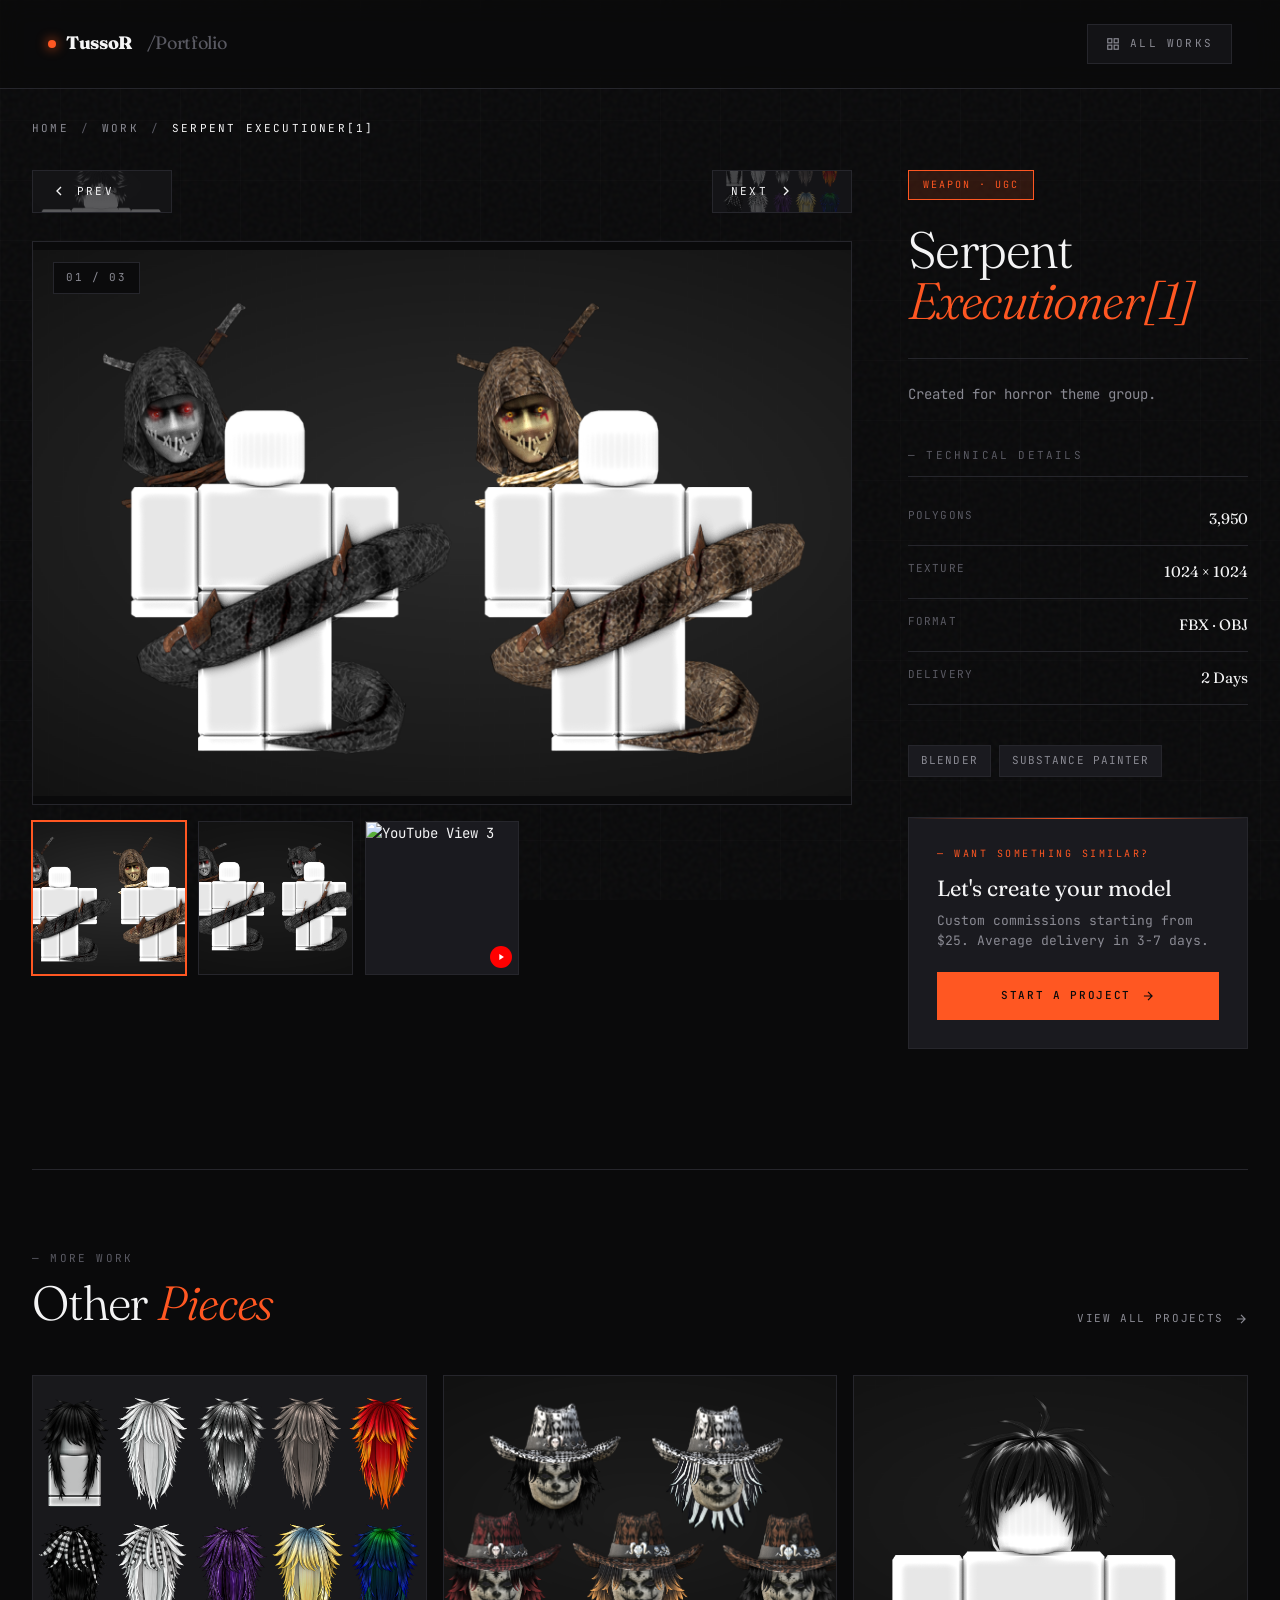
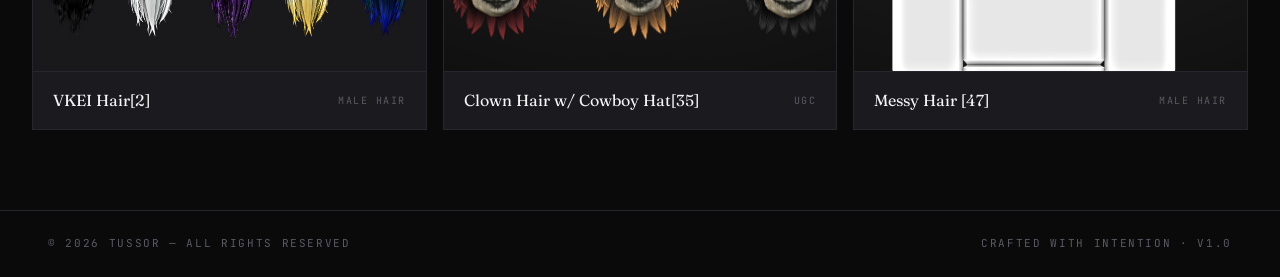
==== project.html @ ca2fde45 "v.1.1.9" ====
<!DOCTYPE html>
<html lang="en">
<head>
<meta charset="UTF-8" />
<meta name="viewport" content="width=device-width, initial-scale=1.0" />
<title>Project — TussoR Portfolio</title>
<link rel="preconnect" href="https://fonts.googleapis.com">
<link rel="preconnect" href="https://fonts.gstatic.com" crossorigin>
<link href="https://fonts.googleapis.com/css2?family=Fraunces:opsz,wght@9..144,300;9..144,400;9..144,600;9..144,800&family=JetBrains+Mono:wght@400;500&display=swap" rel="stylesheet">
<link rel="stylesheet" href="project.css">
</head>
<body>

<div class="grid-bg"></div>

<nav>
  <div class="nav-inner">
    <a href="index.html" class="logo">
      <span class="logo-dot"></span>
      TussoR<span style="color: var(--text-mute); font-weight: 400; margin-left: 4px;">/Portfolio</span>
    </a>
    <a href="index.html#work" class="back-btn" title="All Works">
      <svg width="14" height="14" viewBox="0 0 24 24" fill="none" stroke="currentColor" stroke-width="2">
        <rect x="3" y="3" width="7" height="7"/>
        <rect x="14" y="3" width="7" height="7"/>
        <rect x="3" y="14" width="7" height="7"/>
        <rect x="14" y="14" width="7" height="7"/>
      </svg>
      All Works
    </a>
  </div>
</nav>

<main>

  <div class="breadcrumb">
    <a href="index.html">Home</a>
    <span>/</span>
    <a href="index.html#work">Work</a>
    <span>/</span>
    <span class="breadcrumb-current" id="breadcrumbName">Loading...</span>
  </div>

  <div class="project">

    <div class="gallery">

      <div class="gallery-nav">
        <a href="#" class="project-nav-btn project-nav-prev" id="prevProjectBtn" title="Previous project">
          <svg width="16" height="16" viewBox="0 0 24 24" fill="none" stroke="currentColor" stroke-width="2">
            <path d="M15 18l-6-6 6-6"/>
          </svg>
          <span class="project-nav-label">Prev</span>
        </a>
        <a href="#" class="project-nav-btn project-nav-next" id="nextProjectBtn" title="Next project">
          <span class="project-nav-label">Next</span>
          <svg width="16" height="16" viewBox="0 0 24 24" fill="none" stroke="currentColor" stroke-width="2">
            <path d="M9 18l6-6-6-6"/>
          </svg>
        </a>
      </div>

      <div class="main-image" id="mainImage">
        <div class="img-counter" id="imgCounter">01 / 05</div>
        <img id="mainImg" src="" alt=""
             onerror="this.style.display='none'; document.getElementById('mainPlaceholder').style.display='flex';">
        <video id="mainVideo" autoplay loop muted playsinline style="display:none; width:100%; height:100%; object-fit:cover;">
          <source src="" type="video/mp4">
        </video>
        <iframe id="mainYoutube" src="" style="display:none; width:100%; height:100%; border:0;" allow="autoplay; encrypted-media; picture-in-picture" allowfullscreen></iframe>
        <div class="video-badge" id="videoBadge" style="display:none;">
          <svg width="12" height="12" viewBox="0 0 24 24" fill="currentColor">
            <path d="M8 5v14l11-7z"/>
          </svg>
          <span id="videoBadgeText">Video</span>
        </div>
        <div class="placeholder" id="mainPlaceholder">
          <svg viewBox="0 0 100 100" fill="none" stroke-width="0.8">
            <path d="M50 10 L90 30 L90 70 L50 90 L10 70 L10 30 Z"/>
            <path d="M50 10 L50 90 M10 30 L90 70 M90 30 L10 70"/>
            <circle cx="50" cy="50" r="8" fill="currentColor" fill-opacity="0.3"/>
          </svg>
          <div class="label" id="placeholderLabel"></div>
        </div>
        </div>

      <div class="thumbs" id="thumbs"></div>

    </div>

    <aside class="info-panel">
      <div id="forSaleBlock" style="display:none;">
        <div class="sale-banner">
          <div class="sale-banner-glow"></div>
          <div class="sale-banner-content">
            <div class="sale-tag">
              <span class="sale-tag-dot"></span>
              For Sale
            </div>
            <div class="sale-price" id="salePrice">—</div>
          </div>
          <a href="index.html#contact" class="buy-now-btn" id="buyNowBtn">
            <svg width="16" height="16" viewBox="0 0 24 24" fill="none" stroke="currentColor" stroke-width="2">
              <path d="M3 3h2l.4 2M7 13h10l4-8H5.4M7 13L5.4 5M7 13l-2.3 2.3a1 1 0 0 0 .7 1.7H17"/>
              <circle cx="9" cy="20" r="1"/>
              <circle cx="18" cy="20" r="1"/>
            </svg>
            Buy This Model
          </a>
        </div>
      </div>

      <!-- Roblox available block (only shows if project.robloxUrl exists) -->
      <div id="robloxAvailableBlock" style="display:none;">
        <a href="#" target="_blank" rel="noopener" class="roblox-available-btn" id="robloxAvailableBtn">
          <div class="roblox-btn-icon">
            <svg width="20" height="20" viewBox="0 0 24 24" fill="currentColor">
              <path d="M3.6 2.1L2.1 20.4l18.3 1.5L21.9 3.6 3.6 2.1zm10.86 14.27l-5.46-1.4 1.4-5.46 5.46 1.4-1.4 5.46z"/>
            </svg>
          </div>
          <div class="roblox-btn-text">
            <div class="roblox-btn-label">Already on Roblox</div>
            <div class="roblox-btn-action">Available on Roblox →</div>
          </div>
        </a>
      </div>

      <span class="project-tag" id="projectTag"></span>
      <h1 class="project-title" id="projectTitle">Loading...</h1>
      <div class="project-desc" id="projectDesc"></div>
      <div class="specs">
        <div class="specs-title">— Technical Details</div>
        <div class="spec-row"><span class="spec-label">Polygons</span><span class="spec-value" id="specPolygons">—</span></div>
        <div class="spec-row"><span class="spec-label">Texture</span><span class="spec-value" id="specTexture">—</span></div>
        <div class="spec-row"><span class="spec-label">Format</span><span class="spec-value" id="specFormat">—</span></div>
        <div class="spec-row"><span class="spec-label">Delivery</span><span class="spec-value" id="specDelivery">—</span></div>
      </div>
      <div class="tools-used" id="toolsUsed"></div>
      <div class="cta-block">
        <div class="cta-label">— Want Something Similar?</div>
        <div class="cta-title">Let's create your model</div>
        <div class="cta-desc">Custom commissions starting from $25. Average delivery in 3-7 days.</div>
        <a href="index.html#contact" class="btn">
          Start a Project
          <svg width="14" height="14" viewBox="0 0 24 24" fill="none" stroke="currentColor" stroke-width="2">
            <path d="M5 12h14M12 5l7 7-7 7"/>
          </svg>
        </a>
      </div>
    </aside>

  </div>

  <section class="related">
    <div class="related-header">
      <div>
        <div class="related-num">— More Work</div>
        <h2 class="related-title">Other <span class="italic">Pieces</span></h2>
      </div>
      <a href="index.html#work" class="view-all">
        View All Projects
        <svg width="14" height="14" viewBox="0 0 24 24" fill="none" stroke="currentColor" stroke-width="2">
          <path d="M5 12h14M12 5l7 7-7 7"/>
        </svg>
      </a>
    </div>
    <div class="related-grid" id="relatedGrid"></div>
  </section>

</main>

<footer>
  <div>© 2026 TussoR — All rights reserved</div>
  <div>Crafted with intention · v1.0</div>
</footer>

<script>
  // ========================================
  // ⚠️ ÖNEMLİ: Bu liste, index.html'deki listenin TAM AYNISI olmalı!
  // ========================================
  //
  // Yeni proje eklediğinizde:
  // 1. index.html'deki "projects" listesine ekleyin
  // 2. Bu dosyadaki (project.html) "projects" listesine de AYNISINI ekleyin
  //
  // İki dosya senkron olmazsa detay sayfası yanlış proje gösterir.
  // ========================================

  const projects = [
    
      {
        name: "Serpent Executioner[1]",
        categoryKey: "ugc",
        categoryLabel: "Weapon · UGC",
        image: "renders/1.png",
        size: "small",
        tag: "",
        description: "Created for horror theme group.",
        polygons: "3,950",
        texture: "1024 × 1024",
        format: "FBX · OBJ",
        delivery: "2 Days",
        tools: ["Blender", "Substance Painter"],
        extraImages: [
          "renders/2.png",
          "https://youtu.be/-7k_x9CzkKw"
        ]      
      },
      {
        name: "VKEI Hair[2]",
        categoryKey: "male-hair",
        categoryLabel: "Male Hair",
        image: "renders/image-f6b1af010f2be782.png",
        size: "small",
        tag: "",
        description: "Created for roblox group",
        polygons: "3,456",
        texture: "1024 × 1024",
        format: "FBX · OBJ",
        delivery: "1 Days",
        tools: ["Blender", "Substance Painter"],
        extraImages: [
        "renders/image-bbbd42c48ff55fa9.png",
        "renders/2026-03-18_18-24-14-e3ed03840e9186c1.mp4"
        ]    
      },
      {
        name: "Punky Hair[3]",
        categoryKey: "male-hair",
        categoryLabel: "Male Hair",
        image: "renders/image-bd2fc6091255927a.png",
        size: "small",
        tag: "",
        description: "Created for roblox group",
        polygons: "3,999",
        texture: "1024 × 1024",
        format: "FBX · OBJ",
        delivery: "1 Days",
        tools: ["Blender", "Substance Painter"],
        extraImages: [
        "renders/image-94b37a6dc1f17377.png",
        "renders/2026-03-14_17-58-39-6c514c4ffa82bdb6.mp4",
        ]    
      },    
      {
        name: "Messy Boy Hair[4]",
        categoryKey: "male-hair",
        categoryLabel: "Male Hair",
        image: "renders/image-c08e4930fe3f5c7e.png",
        size: "small",
        tag: "",
        description: "Created for roblox group.",
        polygons: "3,742",
        texture: "1024 × 1024",
        format: "FBX · OBJ",
        forSale: true,           // ← BU SATIRI EKLE
        price: "20.000 RBX // 80$",        // ← BU SATIRI EKLE (opsiyonel)
        delivery: "1 Days",
        tools: ["Blender", "Substance Painter"],
        extraImages: [
        "renders/12.gif",
        "renders/image-318ecabc57091c32.png",
        "renders/Screenshot_2026-03-13_135953-37ce376bfa081c57.png",
        "renders/2026-03-13_13-48-40-c659c507cb13f6a2.mp4"
        ]    
      },    
      {
        name: "Emo Hair[5]",
        categoryKey: "male-hair",
        categoryLabel: "Male Hair",
        image: "renders/image-f5d7302657d31529.png",
        size: "small",
        tag: "",
        description: "Created for roblox group.",
        polygons: "3,973",
        texture: "1024 × 1024",
        format: "FBX · OBJ",
        delivery: "1 Days",
        tools: ["Blender", "Substance Painter"],
        extraImages: [
        "renders/image-05595b8e166bc1b3.png",
        "renders/image-6b45e3e05ddc66fd.png"
        ]    
      },
      {
        name: "Vkei Hair[6]",
        categoryKey: "male-hair",
        categoryLabel: "Male Hair",
        image: "renders/image-4e5b91cba7062612.png",
        size: "small",
        tag: "",
        description: "Created for roblox group.",
        polygons: "3,993",
        texture: "1024 × 1024",
        format: "FBX · OBJ",
        delivery: "1 Days",
        tools: ["Blender", "Substance Painter"],
        extraImages: [
        "renders/cover-8385eeccf99ed66c.gif",
        "renders/image-253af8aebb75c253.png",
        "renders/2026-03-07_01-03-44-39a440429191f2ef.mp4"
        ]    
       },  
      {
        name: "Emo Hair[7]",
        categoryKey: "male-hair",
        categoryLabel: "Male Hair",
        image: "renders/image-b1eede11a43d6333.png",
        size: "small",
        tag: "",
        description: "Created for roblox group.",
        polygons: "3,993",
        texture: "1024 × 1024",
        format: "FBX · OBJ",
        delivery: "1 Days",
        tools: ["Blender", "Substance Painter"],
        extraImages: [
        "renders/image-a3abe74c5d506c44.gif",
        "renders/image-8593d410b248db8d.png",
        "renders/image-f7b42b961469237e.png",
        "renders/2026-02-25_21-22-33-73ff475750c0e95c.mp4"
        ]    
       },
      {
        name: "Vkei Hair[8]",
        categoryKey: "male-hair",
        categoryLabel: "Male Hair",
        image: "renders/Screenshot 2026-03-07 211723.png",
        size: "small",
        tag: "",
        description: "Created for roblox group.",
        polygons: "3,512",
        texture: "1024 × 1024",
        format: "FBX · OBJ",
        delivery: "1 Days",
        tools: ["Blender", "Substance Painter"],
        extraImages: [
        "renders/Screenshot 2026-03-07 211744.png",
        "renders/cover.gif",
        "renders/Screenshot 2026-03-07 212255.png"
        ]    
       },
      {
        name: "Long Vkei Hair[9]",
        categoryKey: "male-hair",
        categoryLabel: "Male Hair",
        image: "renders/Screenshot 2026-04-04 223719.png",
        size: "small",
        tag: "",
        description: "Created for roblox group.",
        polygons: "3,512",
        texture: "1024 × 1024",
        format: "FBX · OBJ",
        delivery: "1 Days",
        tools: ["Blender", "Substance Painter"],
        extraImages: [
        "renders/Screenshot 2026-04-04 223743.png",
        "renders/Screenshot 2026-04-04 224014.png",
        "renders/Screenshot 2026-04-04 231936.png"
        ]    
       }, 
      {
        name: "Punk Hair Style[10]",
        categoryKey: "male-hair",
        categoryLabel: "Male Hair",
        image: "renders/image3-75c5e0065796d53d.gif",
        size: "small",
        tag: "",
        description: "Created for roblox group.",
        polygons: "3,512",
        texture: "1024 × 1024",
        format: "FBX · OBJ",
        delivery: "1 Days",
        tools: ["Blender", "Substance Painter"],
        extraImages: [
        "renders/image-761c9918e4e183ad.png",
        "renders/image-90730382563936c3.png",
        "renders/Screenshot_2026-02-06_043120-30a0d9f3599d2724.png",
        "renders/2026-02-06_04-33-27-af7cb46ce666345c.mp4"
        ]    
       },
       {
        name: "Emo Hair Style[11]",
        categoryKey: "male-hair",
        categoryLabel: "Male Hair",
        image: "renders/image-070d73f4ac13ff61.png",
        size: "small",
        tag: "",
        description: "Created for roblox group.",
        polygons: "3,712",
        texture: "1024 × 1024",
        format: "FBX · OBJ",
        delivery: "1 Days",
        tools: ["Blender", "Substance Painter"],
        extraImages: [
        "renders/image-7ec76c19a146afec.png",
        "renders/image-8ae1f70a2a758933.gif"
        ]    
       },
       {
        name: "VKEI Hair Style[12]",
        categoryKey: "male-hair",
        categoryLabel: "Male Hair",
        image: "renders/image-3c6c8b33f7ee3aaf.png",
        size: "small",
        tag: "",
        description: "Created for roblox group.",
        polygons: "3,982",
        texture: "1024 × 1024",
        format: "FBX · OBJ",
        delivery: "1 Days",
        tools: ["Blender", "Substance Painter"],
        extraImages: [
        "renders/thumbnail-c2bd81b507372ae6.gif",
        "renders/2026-02-18_14-12-20-7c4e33a3212b9906.mp4"
        ]    
       }, 
      {
        name: "Emo Hair Style[13]",
        categoryKey: "male-hair",
        categoryLabel: "Male Hair",
        image: "renders/image2-45807f1f64e60263.gif",
        size: "small",
        tag: "",
        description: "Created for roblox group.",
        polygons: "3,712",
        texture: "1024 × 1024",
        format: "FBX · OBJ",
        delivery: "1 Days",
        tools: ["Blender", "Substance Painter"],
        extraImages: [
        "renders/image-7acd85d393135bf7.png",
        "renders/image-7bc8f6ae07133d72.png",
        "renders/2026-02-12_18-39-42-3575ab810fc2089b.mp4"
        ]    
       },     
      {
        name: "VKEI Hair Style[14]",
        categoryKey: "male-hair",
        categoryLabel: "Male Hair",
        image: "renders/image2-9407536a54f0122a.gif",
        size: "small",
        tag: "",
        description: "Created for roblox group.",
        polygons: "3,712",
        texture: "1024 × 1024",
        format: "FBX · OBJ",
        delivery: "1 Days",
        tools: ["Blender", "Substance Painter"],
        extraImages: [
        "renders/image-48f09f50ce25bc78.png",
        "renders/Screenshot_2026-02-08_102000-29e11a1485c1969a.png"
        ]    
       }, 
      {
        name: "VKEI Hair Style[15]",
        categoryKey: "male-hair",
        categoryLabel: "Male Hair",
        image: "renders/image-ad31e3faa716a93d.png",
        size: "small",
        tag: "",
        description: "Created for roblox group.",
        polygons: "3,712",
        texture: "1024 × 1024",
        format: "FBX · OBJ",
        delivery: "1 Days",
        tools: ["Blender", "Substance Painter"],
        extraImages: [
        "renders/image-0f8e9786b57b3e4e.png",
        "renders/2026-02-04_07-27-48-8678178695bd1d46.mp4"
        ]    
       }, 
      {
        name: "VKEI Hair Style[16]",
        categoryKey: "male-hair",
        categoryLabel: "Male Hair",
        image: "renders/image2-72269328e33c968c.gif",
        size: "small",
        tag: "",
        description: "Created for roblox group.",
        polygons: "3,712",
        texture: "1024 × 1024",
        format: "FBX · OBJ",
        delivery: "1 Days",
        tools: ["Blender", "Substance Painter"],
        extraImages: [
        "renders/image-3a2d2e5353d1f2d2.png",
        "renders/Screenshot_2026-01-31_214943-bd9c84c1913eb340.png",
        "renders/2026-01-31_22-33-10-96fd5fe8ddcd1cc0.mp4"
        ]    
       },  
      {
        name: "VKEI Hair Style[17]",
        categoryKey: "male-hair",
        categoryLabel: "Male Hair",
        image: "renders/image-35f36b3ad79a78e6.gif",
        size: "small",
        tag: "",
        description: "Created for roblox group.",
        polygons: "3,712",
        texture: "1024 × 1024",
        format: "FBX · OBJ",
        delivery: "1 Days",
        tools: ["Blender", "Substance Painter"],
        extraImages: [
        "renders/image-7b0c786c7266dc48.png",
        "renders/Screenshot_2026-01-26_200357-e32ae568c54a8b5c.png"
        ]    
       }, 
      {
        name: "VKEI Hair Style[18]",
        categoryKey: "male-hair",
        categoryLabel: "Male Hair",
        image: "renders/image-06821adef0f6e0bb.gif",
        size: "small",
        tag: "",
        description: "Created for roblox group.",
        polygons: "3,712",
        texture: "1024 × 1024",
        format: "FBX · OBJ",
        delivery: "1 Days",
        tools: ["Blender", "Substance Painter"],
        extraImages: [
        "renders/image-5bf9d83b85e0f2bb.png",
        "renders/image-4d178239ecf843ce.png",
        "renders/Screenshot_2026-01-12_021100-2c2f6d2be82f2c1e.png"
        ]    
       }, 
      {
        name: "VKEI Hair Style[19]",
        categoryKey: "male-hair",
        categoryLabel: "Male Hair",
        image: "renders/gif-6b8ded64f9171172.gif",
        size: "small",
        tag: "",
        description: "Created for roblox group.",
        polygons: "3,712",
        texture: "1024 × 1024",
        format: "FBX · OBJ",
        delivery: "1 Days",
        tools: ["Blender", "Substance Painter"],
        extraImages: [
        "renders/image-445bf6d3f06084b6.png",
        "renders/image-eb947529378541e0.png",
        "renders/Screenshot_2026-01-07_134156-3dfb80e18be57bed.png"
        ]    
       }, 
      {
        name: "Long Girl Hair[20]",
        categoryKey: "girl-hair",
        categoryLabel: "Girl Hair",
        image: "renders/Screenshot 2026-03-02 174413.png",
        size: "small",
        tag: "",
        description: "Created for roblox group.",
        polygons: "3,993",
        texture: "1024 × 1024",
        format: "FBX · OBJ",
        delivery: "1 Days",
        tools: ["Blender", "Substance Painter"],
        extraImages: [
        "renders/Screenshot 2026-03-02 174436.png",
        "renders/Screenshot 2026-03-02 174727.png",
        "renders/Screenshot 2026-03-02 195751.png",
        "renders/Screenshot 2026-03-02 211854.png"
        ]    
       },
      {
        name: "Curly Girl Hair[21]",
        categoryKey: "girl-hair",
        categoryLabel: "Girl Hair",
        image: "renders/Screenshot 2026-03-02 182858.png",
        size: "small",
        tag: "",
        description: "Created for roblox group.",
        polygons: "3,972",
        texture: "1024 × 1024",
        format: "FBX · OBJ",
        delivery: "1 Days",
        tools: ["Blender", "Substance Painter"],
        extraImages: [
        "renders/Screenshot 2026-03-02 182805.png",
        "renders/Screenshot 2026-03-02 212226.png",
        "renders/Screenshot 2026-03-02 212217.png",
        "renders/Screenshot 2026-03-02 195812.png"
        ]    
       },
       {
        name: "VKEI Hair Style[22]",
        categoryKey: "male-hair",
        categoryLabel: "Male Hair",
        image: "renders/image-a621a67a68c87e07.png",
        size: "small",
        tag: "",
        description: "Created for roblox group.",
        polygons: "3,999",
        texture: "1024 × 1024",
        format: "FBX · OBJ",
        forSale: true,           // ← BU SATIRI EKLE
        price: "20.000 RBX // 80$",        // ← BU SATIRI EKLE (opsiyonel)
        delivery: "1 Days",
        tools: ["Blender", "Substance Painter"],
        extraImages: [
         "renders/image-34c46ea35137be2d.png",
         "renders/2025-11-28_12-06-28-c1fe1ecedf77e3d9.mp4"
        ]    
       },
        {
        name: "Girl Hair[23]",
        categoryKey: "girl-hair",
        categoryLabel: "Girl Hair",
        image: "renders/image-61a4f20bf8d7fb42.png",
        size: "small",
        tag: "",
        description: "Created for roblox group.",
        polygons: "3,782",
        texture: "1024 × 1024",
        format: "FBX · OBJ",
        delivery: "1 Days",
        tools: ["Blender", "Substance Painter"],
        extraImages: [
        "renders/hair1-81e5ff9dad14613e.gif",
        "renders/image-f21340469e300179.png",
        "renders/Screenshot_2026-03-02_195751-c23bd7716f86d690.png"
        ]    
       }, 
        {
        name: "Girl Hair[24]",
        categoryKey: "girl-hair",
        categoryLabel: "Girl Hair",
        image: "renders/image-1b8c0c8213621484.gif",
        size: "small",
        tag: "",
        description: "Created for roblox group.",
        polygons: "3,722",
        texture: "1024 × 1024",
        format: "FBX · OBJ",
        delivery: "1 Days",
        tools: ["Blender", "Substance Painter"],
        extraImages: [
        "renders/image-7564ca705bd0dc8e.png"
        ]    
       }, 
         {
        name: "Girl Hair[25]",
        categoryKey: "girl-hair",
        categoryLabel: "Girl Hair",
        image: "renders/image2-997b61c4b4d6c3e8.gif",
        size: "small",
        tag: "",
        description: "Created for roblox group.",
        polygons: "3,989",
        texture: "1024 × 1024",
        format: "FBX · OBJ",
        delivery: "1 Days",
        tools: ["Blender", "Substance Painter"],
        extraImages: [
        "renders/image-a7ab8b4d098306e9.png",
        "renders/Screenshot_2026-02-02_092906-fc156a7635df9bfd.png"
        ]    
       }, 
        {
        name: "Girl Hair[26]",
        categoryKey: "girl-hair",
        categoryLabel: "Girl Hair",
        image: "renders/image-8e869f61587ca3e2.png",
        size: "small",
        tag: "",
        description: "Created for roblox group.",
        polygons: "3,989",
        texture: "1024 × 1024",
        format: "FBX · OBJ",
        delivery: "1 Days",
        tools: ["Blender", "Substance Painter"],
        extraImages: [
        "renders/image-9001982b4b76280f.png",
        "renders/image-9d0757369e0a2a76.png",
        "renders/2025-12-02_15-30-31-3c601a1e869ef87d.mp4"
        ]    
       }, 
       {
        name: "Ponytail Hair[27]",
        categoryKey: "girl-hair",
        categoryLabel: "Girl Hair",
        image: "renders/image-c1cda8ec066af08c.png",
        size: "small",
        tag: "",
        description: "Created for roblox group.",
        polygons: "3,989",
        texture: "1024 × 1024",
        format: "FBX · OBJ",
        delivery: "1 Days",
        tools: ["Blender", "Substance Painter"],
        extraImages: [
        "renders/image-1402178cb61c633b.png",
        "renders/Screenshot_2025-11-28_091618-98d15e2140c82b15.png",
        "renders/Screenshot_2025-11-28_091629-038b63255fd86cda.png"
        ]    
       }, 
              {
        name: "Girl Hair[28]",
        categoryKey: "girl-hair",
        categoryLabel: "Girl Hair",
        image: "renders/image-2936ff62972cecf2.png",
        size: "small",
        tag: "",
        description: "Created for roblox group.",
        polygons: "3,989",
        texture: "1024 × 1024",
        format: "FBX · OBJ",
        delivery: "1 Days",
        tools: ["Blender", "Substance Painter"],
        extraImages: [
        "renders/image-27af3fbe880eeb1d.png",
        "renders/Screenshot_2025-11-25_122757-e4a52679df645670.png",
        "renders/11251-7eef10f06ea880c5.mp4"
        ]    
       }, 
              {
        name: "Bun Hair[29]",
        categoryKey: "girl-hair",
        categoryLabel: "Girl Hair",
        image: "renders/image-5da12ed020702997.png",
        size: "small",
        tag: "",
        description: "Created for roblox group.",
        polygons: "3,989",
        texture: "1024 × 1024",
        format: "FBX · OBJ",
        delivery: "1 Days",
        tools: ["Blender", "Substance Painter"],
        extraImages: [
        "renders/Screenshot_2025-11-23_085241-a9138b24dee75369.png",
        "renders/2026-02-14_20-13-11-4274f1dd0b3b9c1f.mp4"
        ]    
       }, 
              {
        name: "Girl Hair[30]",
        categoryKey: "girl-hair",
        categoryLabel: "Girl Hair",
        image: "renders/image-84e4c39b4188f14a.png",
        size: "small",
        tag: "",
        description: "Created for roblox group.",
        polygons: "3,989",
        texture: "1024 × 1024",
        format: "FBX · OBJ",
        delivery: "1 Days",
        tools: ["Blender", "Substance Painter"],
        extraImages: [
        "renders/image-55b581ff0d874b3d.png",
        ]    
       }, 
              {
        name: "Girl Hair[31]",
        categoryKey: "girl-hair",
        categoryLabel: "Girl Hair",
        image: "renders/image-0ae2377f4d4dc640.png",
        size: "small",
        tag: "",
        description: "Created for roblox group.",
        polygons: "3,989",
        texture: "1024 × 1024",
        format: "FBX · OBJ",
        delivery: "1 Days",
        tools: ["Blender", "Substance Painter"],
        extraImages: [
        "renders/image-8971b5d9a2a33c53.png",
        "renders/image-f48b4660a6f970d1.png",
        "renders/image-6ed365f90d2237bf.png",
        ]    
       }, 
          {
        name: "Theatre Mask[32]",
        categoryKey: "ugc",
        categoryLabel: "UGC",
        image: "renders/asdf123.png",
        size: "small",
        tag: "",
        description: "Created for roblox group.",
        polygons: "3,485",
        texture: "1024 × 1024",
        format: "FBX · OBJ",
        forSale: true,           // ← BU SATIRI EKLE
        price: "10.000 RBX // 40$",        // ← BU SATIRI EKLE (opsiyonel)
        delivery: "1 Days",
        tools: ["Blender", "Substance Painter"],
        extraImages: [
        "renders/Screenshot 2026-05-14 192227.png",
        "renders/2026-05-14 19-22-48.mp4",
        ]    
       }, 
    {
      name: "Pigtails w/ Star & Cross Cap[33]",
      categoryKey: "ugc",
      categoryLabel: "UGC",
      image: "renders/Screenshot 2026-05-14 193316.png",
      size: "small",
      tag: "",
      robloxUrl: "https://www.roblox.com/catalog?Keyword=pigtails&taxonomy=tZsUsd2BqGViQrJ9Vs3Wah&CreatorName=Las+Nochesz&CreatorType=Group&salesTypeFilter=1",
      description: "Created for roblox group.",
      polygons: "3,986",
      texture: "1024 × 1024",
      format: "FBX · OBJ",
      delivery: "2 Days",
      tools: [
        "Blender",
        "Substance Painter"
      ],
      extraImages: [
        "renders/Screenshot 2026-05-14 193354.png",
        "renders/Screenshot 2026-05-14 193434.png",
        "renders/2026-05-14 19-34-48.mp4"
      ]
    },
        {
        name: "Clown Hair w/ Cowboy Hat[35]",
        categoryKey: "ugc",
        categoryLabel: "UGC",
        image: "renders/Screenshot 2026-05-14 203023.png",
        size: "small",
        tag: "",
        description: "Created for roblox group.",
        polygons: "3,895",
        texture: "1024 × 1024",
        format: "FBX · OBJ",
        robloxUrl: "https://www.roblox.com/catalog?Keyword=clown&taxonomy=tZsUsd2BqGViQrJ9Vs3Wah&CreatorName=Las+Nochesz&CreatorType=Group&salesTypeFilter=1",
        delivery: "3 Days",
        tools: ["Blender", "Substance Painter"],
        extraImages: [
        "renders/Screenshot 2026-05-14 203037.png",
        "renders/2026-05-14 20-33-00.mp4"
        ]    
       }, 
    {
      name: "Cross Cap[36]",
      categoryKey: "ugc",
      categoryLabel: "UGC",
      image: "renders/cross-cap-mp6dgj2c-main.png",
      size: "small",
      tag: "",
      forSale: true,
      price: "7.500 RBX // 30$",
      description: "Created for roblox group.",
      polygons: "3,812",
      texture: "1024 × 1024",
      format: "FBX · OBJ",
      delivery: "1 Days",
      tools: [
        "Blender",
        "Substance Painter"
      ],
      extraImages: [
        "renders/cross-cap-mp6dgj2c-01.mp4"
      ]
    },
    {
      name: "Vkei Girl Hair[37]",
      categoryKey: "girl-hair",
      categoryLabel: "Girl Hair",
      image: "renders/vkei-girl-hair-mp6e4jev-main.png",
      size: "small",
      tag: "",
      forSale: true,
      price: "20.000 RBX // 80$",
      description: "Created for roblox group.",
      polygons: "3,989",
      texture: "1024 × 1024",
      format: "FBX · OBJ",
      delivery: "2 Days",
      tools: [
        "Blender",
        "Substance Painter"
      ],
      extraImages: [
        "renders/vkei-girl-hair-mp6e4jev-01.mp4"
      ]
    },
    {
      name: "Gojo Satoru Set[38]",
      categoryKey: "anime-comms",
      categoryLabel: "Anime Comms",
      image: "renders/gojo-satoru-set-mp6e6vd8-main.png",
      size: "small",
      tag: "",
      description: "Created for roblox group.",
      polygons: "3,979",
      texture: "1024 × 1024",
      format: "FBX · OBJ",
      delivery: "4 Days",
      tools: [
        "Blender",
        "Substance Painter"
      ],
      extraImages: [
        "renders/gojo-satoru-set-mp6e6vd8-01.png",
        "renders/gojo-satoru-set-mp6e6vd8-02.mp4"
      ]
    },
    {
      name: "Dio Head Set[39]",
      categoryKey: "anime-comms",
      categoryLabel: "Anime Comms",
      image: "renders/dio-head-set-mp6e9gh3-main.png",
      size: "small",
      tag: "",
      description: "Created for roblox group.",
      polygons: "3,712",
      texture: "1024 × 1024",
      format: "FBX · OBJ",
      delivery: "3 Days",
      tools: [
        "Blender",
        "Substance Painter"
      ],
      extraImages: [
        "renders/dio-head-set-mp6e9gh3-01.png",
        "renders/dio-head-set-mp6e9gh3-02.png"
      ]
    },
    {
      name: "Head Set[40]",
      categoryKey: "anime-comms",
      categoryLabel: "Anime Comms",
      image: "renders/head-set-mp6eeifp-main.png",
      size: "small",
      tag: "",
      description: "Created for roblox group.",
      polygons: "3,912",
      texture: "1024 × 1024",
      format: "FBX · OBJ",
      delivery: "1 Days",
      tools: [
        "Blender",
        "Substance Painter"
      ],
      extraImages: []
      },
    {
      name: "Izuku Midoriya set [41]",
      categoryKey: "anime-comms",
      categoryLabel: "Anime Comms",
      image: "renders/izuku-midoriya-set-41-mp6twiy8-main.png",
      size: "small",
      tag: "",
      description: "Created for roblox group.",
      polygons: "3,942",
      texture: "1024 × 1024",
      format: "FBX · OBJ",
      delivery: "5 Days",
      tools: [
        "Blender",
        "Substance Painter"
      ],
      extraImages: [
        "renders/izuku-midoriya-set-41-mp6twiy8-01.png",
        "renders/izuku-midoriya-set-41-mp6twiy8-02.png"
      ]
    },
    {
      name: "Riyo Reaper [42]",
      categoryKey: "anime-comms",
      categoryLabel: "Anime Comms",
      image: "renders/riyo-reaper-mp6u7t3f-main.png",
      size: "small",
      tag: "",
      description: "Created for roblox group.",
      polygons: "3,993",
      texture: "1024 × 1024",
      format: "FBX · OBJ",
      delivery: "3 Days",
      tools: [
        "Blender",
        "Substance Painter"
      ],
      extraImages: [
        "renders/riyo-reaper-mp6u7t3f-01.png",
        "renders/riyo-reaper-mp6u7t3f-02.png"
      ]
    },
    {
      name: "Johnny Joestar [43]",
      categoryKey: "anime-comms",
      categoryLabel: "Anime Comms",
      image: "renders/johnny-joestar-mp6upw0m-main.png",
      size: "small",
      tag: "",
      description: "Created for roblox group.",
      polygons: "3,744",
      texture: "1024 × 1024",
      format: "FBX · OBJ",
      delivery: "2 Days",
      tools: [
        "Blender",
        "Substance Painter"
      ],
      extraImages: [
        "renders/johnny-joestar-mp6upw0m-01.png",
        "renders/johnny-joestar-mp6upw0m-02.png"
      ]
    },
    {
      name: "Bullet Cross Bag",
      categoryKey: "ugc",
      categoryLabel: "UGC",
      image: "renders/bullet-cross-bag-mp6vp8o0-main.png",
      size: "small",
      tag: "",
      robloxUrl: "https://www.roblox.com/catalog?Keyword=Military&taxonomy=tZsUsd2BqGViQrJ9Vs3Wah&CreatorName=Las+Nochesz&CreatorType=Group&salesTypeFilter=1",
      description: "Created for roblox group.",
      polygons: "3,836",
      texture: "1024 × 1024",
      format: "FBX · OBJ",
      delivery: "1 Days",
      tools: [
        "Blender",
        "Substance Painter"
      ],
      extraImages: [
        "renders/bullet-cross-bag-mp6vp8o0-01.png",
        "renders/bullet-cross-bag-mp6vp8o0-02.png"
      ]
    },
    {
      name: "Girl Hair [45]",
      categoryKey: "girl-hair",
      categoryLabel: "Girl Hair",
      image: "renders/girl-hair-45-mp6wo4hn-main.png",
      size: "small",
      tag: "",
      forSale: true,
      price: "25.000 RBX // 95$",
      description: "Created for roblox group.",
      polygons: "3,983",
      texture: "1024 × 1024",
      format: "FBX · OBJ",
      delivery: "1 Days",
      tools: [
        "Blender",
        "Substance Painter"
      ],
      extraImages: [
        "renders/girl-hair-45-mp6wo4hn-01.png",
        "renders/girl-hair-45-mp6wo4hn-02.png",
        "renders/girl-hair-45-mp6wo4hn-03.png"
      ]
    },
    {
      name: "Messy Hair [46]",
      categoryKey: "male-hair",
      categoryLabel: "Male Hair",
      image: "renders/messy-hair-mp6wuf1d-main.png",
      size: "small",
      tag: "",
      forSale: true,
      price: "25.000 RBX // 95$",
      description: "Created for roblox group.",
      polygons: "3,960",
      texture: "1024 × 1024",
      format: "FBX · OBJ",
      delivery: "1 Days",
      tools: [
        "Blender",
        "Substance Painter"
      ],
      extraImages: [
        "renders/messy-hair-mp6wuf1d-01.png",
        "renders/messy-hair-mp6wuf1d-02.png"
      ]
    },
    {
      name: "Messy Hair [47]",
      categoryKey: "male-hair",
      categoryLabel: "Male Hair",
      image: "renders/messy-hair-47-mp6x3291-main.png",
      size: "small",
      tag: "",
      forSale: true,
      price: "25.000 RBX // 95$",
      description: "Created for roblox group.",
      polygons: "3,988",
      texture: "1024 × 1024",
      format: "FBX · OBJ",
      delivery: "1 Days",
      tools: [
        "Blender",
        "Substance Painter"
      ],
      extraImages: [
        "renders/messy-hair-47-mp6x3291-01.png",
        "renders/messy-hair-47-mp6x3291-02.png"
      ]
    },
    {
      name: "Boy Hair[34]",
      categoryKey: "male-hair",
      categoryLabel: "Male Hair",
      image: "renders/boy-hair-mp6xcdra-main.png",
      size: "small",
      tag: "",
      forSale: true,
      price: "25.000 RBX // 95$",
      description: "Created for roblox group.",
      polygons: "3,936",
      texture: "1024 × 1024",
      format: "FBX · OBJ",
      delivery: "1 Days",
      tools: [
        "Blender",
        "Substance Painter"
      ],
      extraImages: [
        "renders/boy-hair-mp6xcdra-01.png",
        "renders/boy-hair-mp6xcdra-02.png",
        "renders/boy-hair-mp6xcdra-03.png"
      ]
    },
  ];

  // ========================================
  // ⚙️ (Aşağıya dokunmayın)
  // ========================================

  const urlParams = new URLSearchParams(window.location.search);
  const projectId = parseInt(urlParams.get('id')) || 0;
  const project = projects[projectId];

  // Proje yoksa hata göster
  if (!project) {
    document.querySelector('main').innerHTML = `
      <div style="text-align: center; padding: 80px 20px;">
        <h1 style="font-family: var(--display); font-size: 48px; margin-bottom: 16px;">Project Not Found</h1>
        <p style="color: var(--text-dim); margin-bottom: 32px;">This project doesn't exist or has been removed.</p>
        <a href="index.html#work" class="back-btn" style="display: inline-flex;">← Back to Work</a>
      </div>
    `;
  } else {

    // Set title
    document.title = `${project.name} — TussoR Portfolio`;
    document.getElementById('breadcrumbName').textContent = project.name;

    // Set prev/next project navigation
    const totalProjects = projects.length;
    const prevId = (projectId - 1 + totalProjects) % totalProjects;
    const nextId = (projectId + 1) % totalProjects;
    const prevBtnEl = document.getElementById('prevProjectBtn');
    const nextBtnEl = document.getElementById('nextProjectBtn');
    prevBtnEl.href = `project.html?id=${prevId}`;
    nextBtnEl.href = `project.html?id=${nextId}`;
    prevBtnEl.title = `Previous: ${projects[prevId].name}`;
    nextBtnEl.title = `Next: ${projects[nextId].name}`;
    
    // Set background image (skip videos/gifs/youtube)
    function setBtnBg(btn, proj) {
      const img = proj.image;
      if (img && !img.endsWith('.mp4') && !img.endsWith('.webm') && !img.endsWith('.mov') && !img.endsWith('.gif')) {
        if (img.includes('youtu.be/') || img.includes('youtube.com/')) {
          // Extract YouTube ID for thumbnail
          const ytMatch = img.match(/(?:youtu\.be\/|youtube\.com\/(?:watch\?v=|embed\/|shorts\/))([a-zA-Z0-9_-]{11})/);
          if (ytMatch) {
            btn.style.backgroundImage = `url(https://img.youtube.com/vi/${ytMatch[1]}/mqdefault.jpg)`;
          }
        } else {
          btn.style.backgroundImage = `url('${img.replace(/'/g, "\\'")}')`;
        }
      }
    }
    setBtnBg(prevBtnEl, projects[prevId]);
    setBtnBg(nextBtnEl, projects[nextId]);

    // Keyboard shortcuts for prev/next project (Shift + Arrow)
    document.addEventListener('keydown', (e) => {
      if (e.shiftKey && e.key === 'ArrowLeft') {
        window.location.href = `project.html?id=${prevId}`;
      } else if (e.shiftKey && e.key === 'ArrowRight') {
        window.location.href = `project.html?id=${nextId}`;
      }
    });

    // Set tag
    const tagEl = document.getElementById('projectTag');
    tagEl.textContent = project.tag ? `${project.categoryLabel} · ${project.tag}` : project.categoryLabel;

    // Set name (split into 2 lines if possible)
    const titleEl = document.getElementById('projectTitle');
    const nameParts = project.name.split(' ');
    if (nameParts.length >= 2) {
      const lastPart = nameParts.pop();
      titleEl.innerHTML = `${nameParts.join(' ')}<br><span class="italic">${lastPart}</span>`;
    } else {
      titleEl.innerHTML = `<span class="italic">${project.name}</span>`;
    }

    // Description
    document.getElementById('projectDesc').textContent = project.description || '';

    // Specs
    document.getElementById('specPolygons').textContent = project.polygons || '—';
    document.getElementById('specTexture').textContent = project.texture || '—';
    document.getElementById('specFormat').textContent = project.format || '—';
    document.getElementById('specDelivery').textContent = project.delivery || '—';

    // Tools
    document.getElementById('toolsUsed').innerHTML = (project.tools || []).map(t => 
      `<span class="tool-chip">${t}</span>`
    ).join('');

    // For Sale banner (only if forSale: true)
    if (project.forSale) {
      const forSaleBlock = document.getElementById('forSaleBlock');
      const salePriceEl = document.getElementById('salePrice');
      const buyBtn = document.getElementById('buyNowBtn');
      
      forSaleBlock.style.display = 'block';
      salePriceEl.textContent = project.price || 'Inquire for price';
      // Pass product name to contact via hash
      buyBtn.href = `index.html?buy=${encodeURIComponent(project.name)}&price=${encodeURIComponent(project.price || '')}#contact`;
    }

    // Roblox availability button (only if robloxUrl exists)
    if (project.robloxUrl) {
      const robloxBlock = document.getElementById('robloxAvailableBlock');
      const robloxBtn = document.getElementById('robloxAvailableBtn');
      robloxBlock.style.display = 'block';
      robloxBtn.href = project.robloxUrl;
    }

    // Gallery setup
    const allImages = [project.image, ...(project.extraImages || [])].slice(0, 5);
    const totalImages = allImages.length;
    let currentIndex = 0;

    // Build thumbnails
    const thumbsContainer = document.getElementById('thumbs');
    thumbsContainer.innerHTML = allImages.map((src, i) => {
      const isVid = src.endsWith('.mp4') || src.endsWith('.webm') || src.endsWith('.mov');
      const isYt = src.includes('youtube.com/') || src.includes('youtu.be/');
      
      let thumbContent;
      
      if (isYt) {
        // YouTube thumbnail — use YouTube's thumbnail image
        const patterns = [
          /youtu\.be\/([a-zA-Z0-9_-]{11})/,
          /youtube\.com\/watch\?v=([a-zA-Z0-9_-]{11})/,
          /youtube\.com\/embed\/([a-zA-Z0-9_-]{11})/,
          /youtube\.com\/shorts\/([a-zA-Z0-9_-]{11})/
        ];
        let ytId = null;
        for (const p of patterns) {
          const m = src.match(p);
          if (m) { ytId = m[1]; break; }
        }
        thumbContent = ytId
          ? `<img src="https://img.youtube.com/vi/${ytId}/mqdefault.jpg" alt="YouTube View ${i+1}"
                  style="width:100%; height:100%; object-fit:cover;">
             <div class="thumb-video-icon" style="background: #ff0000;">
               <svg viewBox="0 0 24 24" fill="white"><path d="M8 5v14l11-7z"/></svg>
             </div>`
          : `<div class="thumb-placeholder" style="display:flex;">
               <svg viewBox="0 0 24 24" fill="none" stroke="currentColor" stroke-width="1.5">
                 <rect x="3" y="3" width="18" height="18" rx="2"/>
               </svg>
             </div>`;
      } else if (isVid) {
        thumbContent = `<video muted playsinline preload="metadata" style="width:100%; height:100%; object-fit:cover;">
             <source src="${src}#t=0.5" type="video/mp4">
           </video>
           <div class="thumb-video-icon">
             <svg viewBox="0 0 24 24" fill="currentColor"><path d="M8 5v14l11-7z"/></svg>
           </div>`;
      } else {
        thumbContent = `<img src="${src}" alt="View ${i+1}"
                onerror="this.style.display='none'; this.nextElementSibling.style.display='flex';">
           <div class="thumb-placeholder">
             <svg viewBox="0 0 24 24" fill="none" stroke="currentColor" stroke-width="1.5">
               <rect x="3" y="3" width="18" height="18" rx="2"/>
               <circle cx="9" cy="9" r="2"/>
               <path d="M21 15l-5-5L5 21"/>
             </svg>
           </div>`;
      }
      
      return `
        <div class="thumb ${i === 0 ? 'active' : ''}" data-index="${i}">
          ${thumbContent}
        </div>
      `;
    }).join('');

    // Main image / video / youtube
    const mainImg = document.getElementById('mainImg');
    const mainVideo = document.getElementById('mainVideo');
    const mainYoutube = document.getElementById('mainYoutube');
    const videoBadge = document.getElementById('videoBadge');
    const videoBadgeText = document.getElementById('videoBadgeText');
    const mainPlaceholder = document.getElementById('mainPlaceholder');
    const placeholderLabel = document.getElementById('placeholderLabel');
    const counter = document.getElementById('imgCounter');

    function isVideo(src) {
      return src && (src.endsWith('.mp4') || src.endsWith('.webm') || src.endsWith('.mov'));
    }

    function isYoutube(src) {
      return src && (src.includes('youtube.com/') || src.includes('youtu.be/'));
    }

    function getYoutubeId(url) {
      // Çeşitli YouTube URL formatlarını destekler:
      // https://youtu.be/VIDEO_ID
      // https://www.youtube.com/watch?v=VIDEO_ID
      // https://www.youtube.com/embed/VIDEO_ID
      // https://youtube.com/shorts/VIDEO_ID
      const patterns = [
        /youtu\.be\/([a-zA-Z0-9_-]{11})/,
        /youtube\.com\/watch\?v=([a-zA-Z0-9_-]{11})/,
        /youtube\.com\/embed\/([a-zA-Z0-9_-]{11})/,
        /youtube\.com\/shorts\/([a-zA-Z0-9_-]{11})/
      ];
      for (const p of patterns) {
        const m = url.match(p);
        if (m) return m[1];
      }
      return null;
    }

    function updateMainImage(index) {
      currentIndex = index;
      const src = allImages[index];
      
      document.querySelectorAll('.thumb').forEach((t, i) => {
        t.classList.toggle('active', i === index);
      });
      
      mainPlaceholder.style.display = 'none';
      
      // Reset all media elements first
      mainImg.style.display = 'none';
      mainVideo.style.display = 'none';
      mainVideo.pause();
      mainYoutube.style.display = 'none';
      mainYoutube.src = ''; // Stop YouTube playback
      
      if (isYoutube(src)) {
        // Show YouTube embed
        const ytId = getYoutubeId(src);
        if (ytId) {
          mainYoutube.style.display = 'block';
          mainYoutube.src = `https://www.youtube.com/embed/${ytId}?autoplay=1&mute=1&loop=1&playlist=${ytId}&controls=1&rel=0`;
          videoBadge.style.display = 'inline-flex';
          videoBadgeText.textContent = 'YouTube';
        }
      } else if (isVideo(src)) {
        // Show MP4 video
        mainVideo.style.display = 'block';
        mainVideo.querySelector('source').src = src;
        mainVideo.load();
        mainVideo.play().catch(() => {});
        videoBadge.style.display = 'inline-flex';
        videoBadgeText.textContent = 'Video';
      } else {
        // Show image
        mainImg.style.display = 'block';
        mainImg.src = src;
        videoBadge.style.display = 'none';
      }
      
      placeholderLabel.textContent = src;
      counter.textContent = `${String(index + 1).padStart(2, '0')} / ${String(totalImages).padStart(2, '0')}`;
    }
    updateMainImage(0);

    // Click thumbnails
    document.querySelectorAll('.thumb').forEach((thumb, i) => {
      thumb.addEventListener('click', () => updateMainImage(i));
    });

    // Navigation buttons
    const _prevBtn = document.getElementById('prevBtn'); if (_prevBtn) _prevBtn.addEventListener('click', () => {
      updateMainImage(currentIndex === 0 ? totalImages - 1 : currentIndex - 1);
    });
    const _nextBtn = document.getElementById('nextBtn'); if (_nextBtn) _nextBtn.addEventListener('click', () => {
      updateMainImage(currentIndex === totalImages - 1 ? 0 : currentIndex + 1);
    });

    // Keyboard
    document.addEventListener('keydown', (e) => {
      if (e.key === 'ArrowLeft' && _prevBtn) _prevBtn.click();
      if (e.key === 'ArrowRight' && _nextBtn) _nextBtn.click();
    });

    // Related projects (show 3 others, not current)
    const relatedGrid = document.getElementById('relatedGrid');
    // Random 3 projects (excluding current)
    const others = projects
      .filter((_, i) => i !== projectId)
      .sort(() => Math.random() - 0.5)
      .slice(0, 3);
    relatedGrid.innerHTML = others.map((p) => {
      const realIndex = projects.indexOf(p);
      return `
        <a href="project.html?id=${realIndex}" class="related-card">
          <div class="related-thumb">
            <img src="${p.image}" alt="${p.name}"
                 onerror="this.style.display='none'; this.nextElementSibling.style.display='block';">
            <svg class="placeholder-svg" viewBox="0 0 100 100" fill="none" stroke="#f4f4f5" stroke-width="0.6">
              <rect x="25" y="25" width="50" height="50"/>
              <circle cx="50" cy="50" r="8" fill="#ff5722"/>
            </svg>
          </div>
          <div class="related-info">
            <div class="related-name">${p.name}</div>
            <div class="related-type">${p.categoryLabel || p.categoryKey}</div>
          </div>
        </a>
      `;
    }).join('');

  } // end if (project)
</script>

</body>
</html>
---- project.css ----
:root {
    --bg: #0a0a0b;
    --bg-elev: #131316;
    --bg-card: #1a1a1f;
    --line: #26262c;
    --text: #f4f4f5;
    --text-dim: #8a8a93;
    --text-mute: #5a5a63;
    --accent: #ff5722;
    --accent-glow: rgba(255, 87, 34, 0.15);
    --display: 'Fraunces', serif;
    --mono: 'JetBrains Mono', monospace;
  }

  * { margin: 0; padding: 0; box-sizing: border-box; }
  html { scroll-behavior: smooth; }

  body {
    background: var(--bg);
    color: var(--text);
    font-family: var(--mono);
    font-size: 14px;
    line-height: 1.6;
    overflow-x: hidden;
    min-height: 100vh;
  }

  body::before {
    content: '';
    position: fixed;
    inset: 0;
    pointer-events: none;
    z-index: 1;
    opacity: 0.04;
    background-image: url("data:image/svg+xml,%3Csvg viewBox='0 0 200 200' xmlns='http://www.w3.org/2000/svg'%3E%3Cfilter id='n'%3E%3CfeTurbulence type='fractalNoise' baseFrequency='0.9' /%3E%3C/filter%3E%3Crect width='100%25' height='100%25' filter='url(%23n)' /%3E%3C/svg%3E");
  }

  .grid-bg {
    position: fixed;
    inset: 0;
    background-image: 
      linear-gradient(rgba(255,255,255,0.015) 1px, transparent 1px),
      linear-gradient(90deg, rgba(255,255,255,0.015) 1px, transparent 1px);
    background-size: 60px 60px;
    pointer-events: none;
    z-index: 0;
  }

  nav {
    position: fixed;
    top: 0; left: 0; right: 0;
    padding: 24px 48px;
    display: flex;
    justify-content: center;
    align-items: center;
    z-index: 100;
    backdrop-filter: blur(12px);
    background: rgba(10, 10, 11, 0.7);
    border-bottom: 1px solid var(--line);
  }

  .nav-inner {
    width: 100%;
    max-width: 1600px;
    display: flex;
    justify-content: space-between;
    align-items: center;
  }

  .logo {
    font-family: var(--display);
    font-weight: 800;
    font-size: 18px;
    letter-spacing: -0.02em;
    display: flex;
    align-items: center;
    gap: 10px;
    text-decoration: none;
    color: var(--text);
  }

  .logo-dot {
    width: 8px; height: 8px;
    background: var(--accent);
    border-radius: 50%;
    box-shadow: 0 0 12px var(--accent);
    animation: pulse 2s ease-in-out infinite;
  }

  @keyframes pulse {
    0%, 100% { opacity: 1; transform: scale(1); }
    50% { opacity: 0.6; transform: scale(0.85); }
  }

  .back-btn {
    display: flex;
    align-items: center;
    gap: 10px;
    font-size: 11px;
    text-transform: uppercase;
    letter-spacing: 0.2em;
    color: var(--text-dim);
    text-decoration: none;
    padding: 10px 18px;
    border: 1px solid var(--line);
    background: var(--bg-elev);
    transition: all 0.25s;
  }

  .back-btn:hover {
    border-color: var(--accent);
    color: var(--accent);
    transform: translateX(-3px);
  }

  .nav-actions {
    display: flex;
    align-items: center;
    gap: 8px;
  }

  /* Project nav (prev/next) — positioned inside gallery, above main image */
  .gallery-nav {
    display: flex;
    justify-content: space-between;
    align-items: center;
    margin-bottom: 12px;
    gap: 12px;
  }

  .project-nav-btn {
    display: flex;
    align-items: center;
    gap: 10px;
    padding: 12px 18px;
    font-size: 11px;
    text-transform: uppercase;
    letter-spacing: 0.2em;
    color: var(--text);
    text-decoration: none;
    border: 1px solid var(--line);
    background-color: var(--bg-elev);
    background-size: cover;
    background-position: center;
    background-repeat: no-repeat;
    transition: all 0.25s;
    cursor: pointer;
    position: relative;
    overflow: hidden;
    min-width: 140px;
    z-index: 1;
  }

  .project-nav-btn::before {
    content: '';
    position: absolute;
    inset: 0;
    background: var(--bg-elev);
    opacity: 0.7;
    z-index: -1;
    transition: opacity 0.25s;
  }

  .project-nav-btn:hover {
    border-color: var(--accent);
    color: var(--accent);
  }

  .project-nav-btn:hover::before {
    opacity: 0.4;
  }

  .project-nav-prev:hover {
    transform: translateX(-4px);
  }

  .project-nav-next:hover {
    transform: translateX(4px);
  }

  .project-nav-next {
    margin-left: auto;
  }

  @media (max-width: 700px) {
    .project-nav-label { display: none; }
    .project-nav-btn { padding: 12px; min-width: auto; }
  }

  main {
    padding: 120px 32px 80px;
    position: relative;
    z-index: 2;
    max-width: 1920px;
    margin: 0 auto;
  }

  .breadcrumb {
    display: flex;
    align-items: center;
    gap: 12px;
    font-size: 11px;
    color: var(--text-mute);
    text-transform: uppercase;
    letter-spacing: 0.2em;
    margin-bottom: 32px;
  }

  .breadcrumb a {
    color: var(--text-dim);
    text-decoration: none;
    transition: color 0.2s;
  }

  .breadcrumb a:hover { color: var(--accent); }
  .breadcrumb-current { color: var(--text); }

  .project {
    display: grid;
    grid-template-columns: minmax(0, 1fr) 340px;
    gap: 56px;
    margin-bottom: 120px;
  }

  .gallery {
    display: flex;
    flex-direction: column;
    gap: 16px;
  }

  .main-image {
    width: 100%;
    aspect-ratio: 16 / 11;
    max-height: 85vh;
    min-height: 480px;
    background: var(--bg-card);
    border: 1px solid var(--line);
    position: relative;
    overflow: hidden;
    display: flex;
    align-items: center;
    justify-content: center;
  }

  .main-image img {
    width: 100%;
    height: 100%;
    object-fit: contain;
    background: var(--bg);
    transition: opacity 0.4s;
  }

  .main-image .placeholder {
    display: none;
    flex-direction: column;
    align-items: center;
    gap: 16px;
    color: var(--text-mute);
  }

  .main-image .placeholder svg {
    width: 80px;
    height: 80px;
    opacity: 0.4;
    stroke: var(--accent);
  }

  .main-image .placeholder .label {
    font-family: var(--mono);
    font-size: 11px;
    text-transform: lowercase;
    letter-spacing: 0.1em;
    padding: 6px 14px;
    background: var(--bg);
    border: 1px solid var(--line);
  }

  .img-controls {
    position: absolute;
    bottom: 20px;
    right: 20px;
    display: flex;
    gap: 8px;
    z-index: 3;
  }

  .img-control-btn {
    width: 40px;
    height: 40px;
    background: rgba(10, 10, 11, 0.85);
    backdrop-filter: blur(8px);
    border: 1px solid var(--line);
    color: var(--text);
    cursor: pointer;
    display: flex;
    align-items: center;
    justify-content: center;
    transition: all 0.2s;
  }

  .img-control-btn:hover {
    border-color: var(--accent);
    color: var(--accent);
  }

  .img-counter {
    position: absolute;
    top: 20px;
    left: 20px;
    padding: 6px 12px;
    background: rgba(10, 10, 11, 0.85);
    backdrop-filter: blur(8px);
    border: 1px solid var(--line);
    font-size: 11px;
    color: var(--text-dim);
    text-transform: uppercase;
    letter-spacing: 0.15em;
    z-index: 3;
  }

  .video-badge {
    position: absolute;
    top: 20px;
    right: 20px;
    padding: 6px 12px;
    background: var(--accent);
    color: #0a0a0b;
    font-size: 10px;
    text-transform: uppercase;
    letter-spacing: 0.2em;
    font-weight: 500;
    display: inline-flex;
    align-items: center;
    gap: 6px;
    z-index: 3;
  }

  /* Thumbnail video play icon */
  .thumb-video-icon {
    position: absolute;
    bottom: 6px;
    right: 6px;
    width: 22px;
    height: 22px;
    background: rgba(255, 87, 34, 0.95);
    border-radius: 50%;
    display: flex;
    align-items: center;
    justify-content: center;
    color: #0a0a0b;
    z-index: 2;
    pointer-events: none;
  }

  .thumb-video-icon svg {
    width: 10px;
    height: 10px;
  }

  .thumbs {
    display: grid;
    grid-template-columns: repeat(6, 1fr);
    gap: 12px;
    max-width: 900px;
  }

  .thumb {
    aspect-ratio: 1;
    background: var(--bg-card);
    border: 1px solid var(--line);
    cursor: pointer;
    transition: all 0.25s;
    overflow: hidden;
    position: relative;
  }

  .thumb:hover {
    border-color: var(--text-dim);
    transform: translateY(-2px);
  }

  .thumb.active {
    border-color: var(--accent);
    box-shadow: 0 0 0 1px var(--accent);
  }

  .thumb img {
    width: 100%;
    height: 100%;
    object-fit: cover;
  }

  .thumb-placeholder {
    display: none;
    width: 100%;
    height: 100%;
    align-items: center;
    justify-content: center;
    color: var(--text-mute);
  }

  .thumb-placeholder svg {
    width: 40%;
    height: 40%;
    opacity: 0.5;
    stroke: var(--text-mute);
  }

  .info-panel {
    position: sticky;
    top: 120px;
    align-self: start;
  }

  .project-tag {
    display: inline-block;
    padding: 6px 14px;
    background: var(--accent-glow);
    border: 1px solid var(--accent);
    color: var(--accent);
    font-size: 10px;
    text-transform: uppercase;
    letter-spacing: 0.2em;
    margin-bottom: 24px;
  }

  .project-title {
    font-family: var(--display);
    font-size: clamp(36px, 4vw, 56px);
    font-weight: 300;
    line-height: 1;
    letter-spacing: -0.03em;
    margin-bottom: 32px;
  }

  .project-title .italic {
    font-style: italic;
    color: var(--accent);
  }

  .project-desc {
    font-size: 14px;
    color: var(--text-dim);
    line-height: 1.7;
    margin-bottom: 40px;
    padding-top: 24px;
    border-top: 1px solid var(--line);
  }

  .specs {
    margin-bottom: 40px;
  }

  .specs-title {
    font-size: 11px;
    color: var(--text-mute);
    text-transform: uppercase;
    letter-spacing: 0.2em;
    margin-bottom: 16px;
    padding-bottom: 12px;
    border-bottom: 1px solid var(--line);
  }

  .spec-row {
    display: flex;
    justify-content: space-between;
    padding: 14px 0;
    border-bottom: 1px solid var(--line);
    font-size: 13px;
  }

  .spec-label {
    color: var(--text-mute);
    text-transform: uppercase;
    letter-spacing: 0.1em;
    font-size: 11px;
  }

  .spec-value {
    color: var(--text);
    font-family: var(--display);
    font-size: 15px;
  }

  .tools-used {
    display: flex;
    flex-wrap: wrap;
    gap: 8px;
    margin-bottom: 40px;
  }

  .tool-chip {
    padding: 6px 12px;
    background: var(--bg-card);
    border: 1px solid var(--line);
    font-size: 11px;
    text-transform: uppercase;
    letter-spacing: 0.1em;
    color: var(--text-dim);
  }

  /* For Sale banner */
  .sale-banner {
    margin-bottom: 32px;
    padding: 24px;
    background: linear-gradient(135deg, rgba(74, 222, 128, 0.15) 0%, rgba(34, 197, 94, 0.08) 100%);
    border: 1px solid #4ade80;
    position: relative;
    overflow: hidden;
  }

  .sale-banner::before {
    content: '';
    position: absolute;
    top: 0; left: 0;
    width: 100%;
    height: 2px;
    background: linear-gradient(90deg, transparent, #4ade80, transparent);
    animation: salebar 2.5s ease-in-out infinite;
  }

  @keyframes salebar {
    0%, 100% { opacity: 0.4; }
    50% { opacity: 1; }
  }

  .sale-banner-glow {
    position: absolute;
    top: -50%;
    right: -30%;
    width: 200px;
    height: 200px;
    background: radial-gradient(circle, rgba(74, 222, 128, 0.4) 0%, transparent 60%);
    pointer-events: none;
    animation: salepulse 3s ease-in-out infinite;
  }

  @keyframes salepulse {
    0%, 100% { opacity: 0.5; transform: scale(1); }
    50% { opacity: 0.9; transform: scale(1.15); }
  }

  .sale-banner-content {
    position: relative;
    display: flex;
    justify-content: space-between;
    align-items: center;
    margin-bottom: 20px;
    z-index: 2;
  }

  .sale-tag {
    display: inline-flex;
    align-items: center;
    gap: 8px;
    padding: 6px 12px;
    background: #4ade80;
    color: #0a0a0b;
    font-family: var(--mono);
    font-size: 11px;
    text-transform: uppercase;
    letter-spacing: 0.25em;
    font-weight: 700;
  }

  .sale-tag-dot {
    width: 7px;
    height: 7px;
    background: #0a0a0b;
    border-radius: 50%;
    animation: pulse-dot 1.5s ease-in-out infinite;
  }

  @keyframes pulse-dot {
    0%, 100% { opacity: 1; transform: scale(1); }
    50% { opacity: 0.3; transform: scale(0.7); }
  }

  .sale-price {
    font-family: var(--display);
    font-size: 22px;
    font-weight: 400;
    color: #4ade80;
    letter-spacing: -0.01em;
  }

  .buy-now-btn {
    display: flex;
    align-items: center;
    justify-content: center;
    gap: 10px;
    width: 100%;
    padding: 16px 24px;
    background: #4ade80;
    border: 1px solid #4ade80;
    color: #0a0a0b;
    font-family: var(--mono);
    font-size: 12px;
    text-transform: uppercase;
    letter-spacing: 0.2em;
    font-weight: 700;
    text-decoration: none;
    transition: all 0.25s;
    position: relative;
    z-index: 2;
  }

  .buy-now-btn:hover {
    background: #22c55e;
    border-color: #22c55e;
    transform: translateY(-2px);
    box-shadow: 0 8px 24px rgba(74, 222, 128, 0.4);
  }

  /* Roblox available button (detail page) */
  .roblox-available-btn {
    display: flex;
    align-items: center;
    gap: 16px;
    padding: 16px 20px;
    background: linear-gradient(135deg, #e2231a 0%, #c1180f 100%);
    border: 1px solid #e2231a;
    color: white;
    text-decoration: none;
    margin-bottom: 32px;
    transition: all 0.3s;
    position: relative;
    overflow: hidden;
  }

  .roblox-available-btn::before {
    content: '';
    position: absolute;
    top: 0; left: -100%;
    width: 100%;
    height: 100%;
    background: linear-gradient(90deg, transparent, rgba(255,255,255,0.15), transparent);
    transition: left 0.6s;
  }

  .roblox-available-btn:hover::before {
    left: 100%;
  }

  .roblox-available-btn:hover {
    transform: translateY(-2px);
    box-shadow: 0 8px 24px rgba(226, 35, 26, 0.4);
    background: linear-gradient(135deg, #ed3329 0%, #d11d13 100%);
  }

  .roblox-btn-icon {
    width: 44px;
    height: 44px;
    background: rgba(0, 0, 0, 0.25);
    display: flex;
    align-items: center;
    justify-content: center;
    flex-shrink: 0;
  }

  .roblox-btn-text {
    flex: 1;
  }

  .roblox-btn-label {
    font-family: var(--mono);
    font-size: 10px;
    text-transform: uppercase;
    letter-spacing: 0.25em;
    color: rgba(255, 255, 255, 0.7);
    margin-bottom: 4px;
  }

  .roblox-btn-action {
    font-family: var(--display);
    font-size: 18px;
    font-weight: 500;
    letter-spacing: -0.01em;
  }

  .cta-block {
    padding: 28px;
    background: var(--bg-card);
    border: 1px solid var(--line);
    position: relative;
    overflow: hidden;
  }

  .cta-block::before {
    content: '';
    position: absolute;
    top: 0; left: 0;
    width: 100%;
    height: 1px;
    background: linear-gradient(90deg, transparent, var(--accent), transparent);
  }

  .cta-label {
    font-size: 10px;
    color: var(--accent);
    text-transform: uppercase;
    letter-spacing: 0.25em;
    margin-bottom: 12px;
  }

  .cta-title {
    font-family: var(--display);
    font-size: 22px;
    font-weight: 400;
    line-height: 1.3;
    margin-bottom: 8px;
  }

  .cta-desc {
    font-size: 13px;
    color: var(--text-dim);
    margin-bottom: 20px;
  }

  .btn {
    display: inline-flex;
    align-items: center;
    gap: 10px;
    padding: 14px 24px;
    font-family: var(--mono);
    font-size: 11px;
    text-transform: uppercase;
    letter-spacing: 0.15em;
    text-decoration: none;
    border: 1px solid var(--accent);
    background: var(--accent);
    color: #0a0a0b;
    transition: all 0.25s;
    cursor: pointer;
    font-weight: 500;
    width: 100%;
    justify-content: center;
  }

  .btn:hover {
    background: #ff7043;
    border-color: #ff7043;
    transform: translateY(-2px);
  }

  .related {
    padding-top: 80px;
    border-top: 1px solid var(--line);
  }

  .related-header {
    display: flex;
    justify-content: space-between;
    align-items: flex-end;
    margin-bottom: 48px;
  }

  .related-title {
    font-family: var(--display);
    font-size: clamp(32px, 4vw, 48px);
    font-weight: 300;
    letter-spacing: -0.03em;
    line-height: 1;
  }

  .related-title .italic { font-style: italic; color: var(--accent); }

  .related-num {
    font-size: 11px;
    color: var(--text-mute);
    text-transform: uppercase;
    letter-spacing: 0.2em;
    margin-bottom: 12px;
  }

  .view-all {
    display: flex;
    align-items: center;
    gap: 10px;
    font-size: 11px;
    color: var(--text-dim);
    text-decoration: none;
    text-transform: uppercase;
    letter-spacing: 0.15em;
    transition: all 0.2s;
  }

  .view-all:hover { color: var(--accent); }
  .view-all:hover svg { transform: translateX(4px); }
  .view-all svg { transition: transform 0.2s; }

  .related-grid {
    display: grid;
    grid-template-columns: repeat(3, 1fr);
    gap: 16px;
  }

  .related-card {
    background: var(--bg-card);
    border: 1px solid var(--line);
    cursor: pointer;
    transition: all 0.4s cubic-bezier(0.16, 1, 0.3, 1);
    overflow: hidden;
    text-decoration: none;
    color: var(--text);
    display: block;
  }

  .related-card:hover {
    border-color: var(--accent);
    transform: translateY(-4px);
  }

  .related-thumb {
    width: 100%;
    aspect-ratio: 4/3;
    background: var(--bg-elev);
    position: relative;
    overflow: hidden;
    display: flex;
    align-items: center;
    justify-content: center;
  }

  .related-thumb img {
    width: 100%; height: 100%;
    object-fit: cover;
    transition: transform 0.4s;
  }

  .related-card:hover .related-thumb img { transform: scale(1.05); }

  .related-thumb .placeholder-svg {
    display: none;
    width: 50%;
    height: 50%;
    opacity: 0.4;
  }

  .related-info {
    padding: 16px 20px;
    border-top: 1px solid var(--line);
    display: flex;
    justify-content: space-between;
    align-items: center;
  }

  .related-name {
    font-family: var(--display);
    font-size: 16px;
  }

  .related-type {
    font-size: 10px;
    color: var(--text-mute);
    text-transform: uppercase;
    letter-spacing: 0.15em;
  }

  footer {
    padding: 24px 48px;
    border-top: 1px solid var(--line);
    display: flex;
    justify-content: space-between;
    font-size: 11px;
    color: var(--text-mute);
    text-transform: uppercase;
    letter-spacing: 0.15em;
    position: relative;
    z-index: 2;
    max-width: 1600px;
    margin: 0 auto;
    width: 100%;
  }

  @media (max-width: 1000px) {
    nav { padding: 16px 20px; }
    main { padding: 100px 20px 60px; }
    .project { grid-template-columns: 1fr; gap: 32px; }
    .info-panel { position: static; }
    .related-grid { grid-template-columns: 1fr; }
    .thumbs { grid-template-columns: repeat(4, 1fr); max-width: 100%; }
    .main-image { aspect-ratio: 4 / 3; min-height: 280px; }
    footer { padding: 20px; flex-direction: column; gap: 8px; }
    .related-header { flex-direction: column; align-items: flex-start; gap: 16px; }
  }

  @media (min-width: 1001px) and (max-width: 1400px) {
    .thumbs { grid-template-columns: repeat(5, 1fr); }
  }
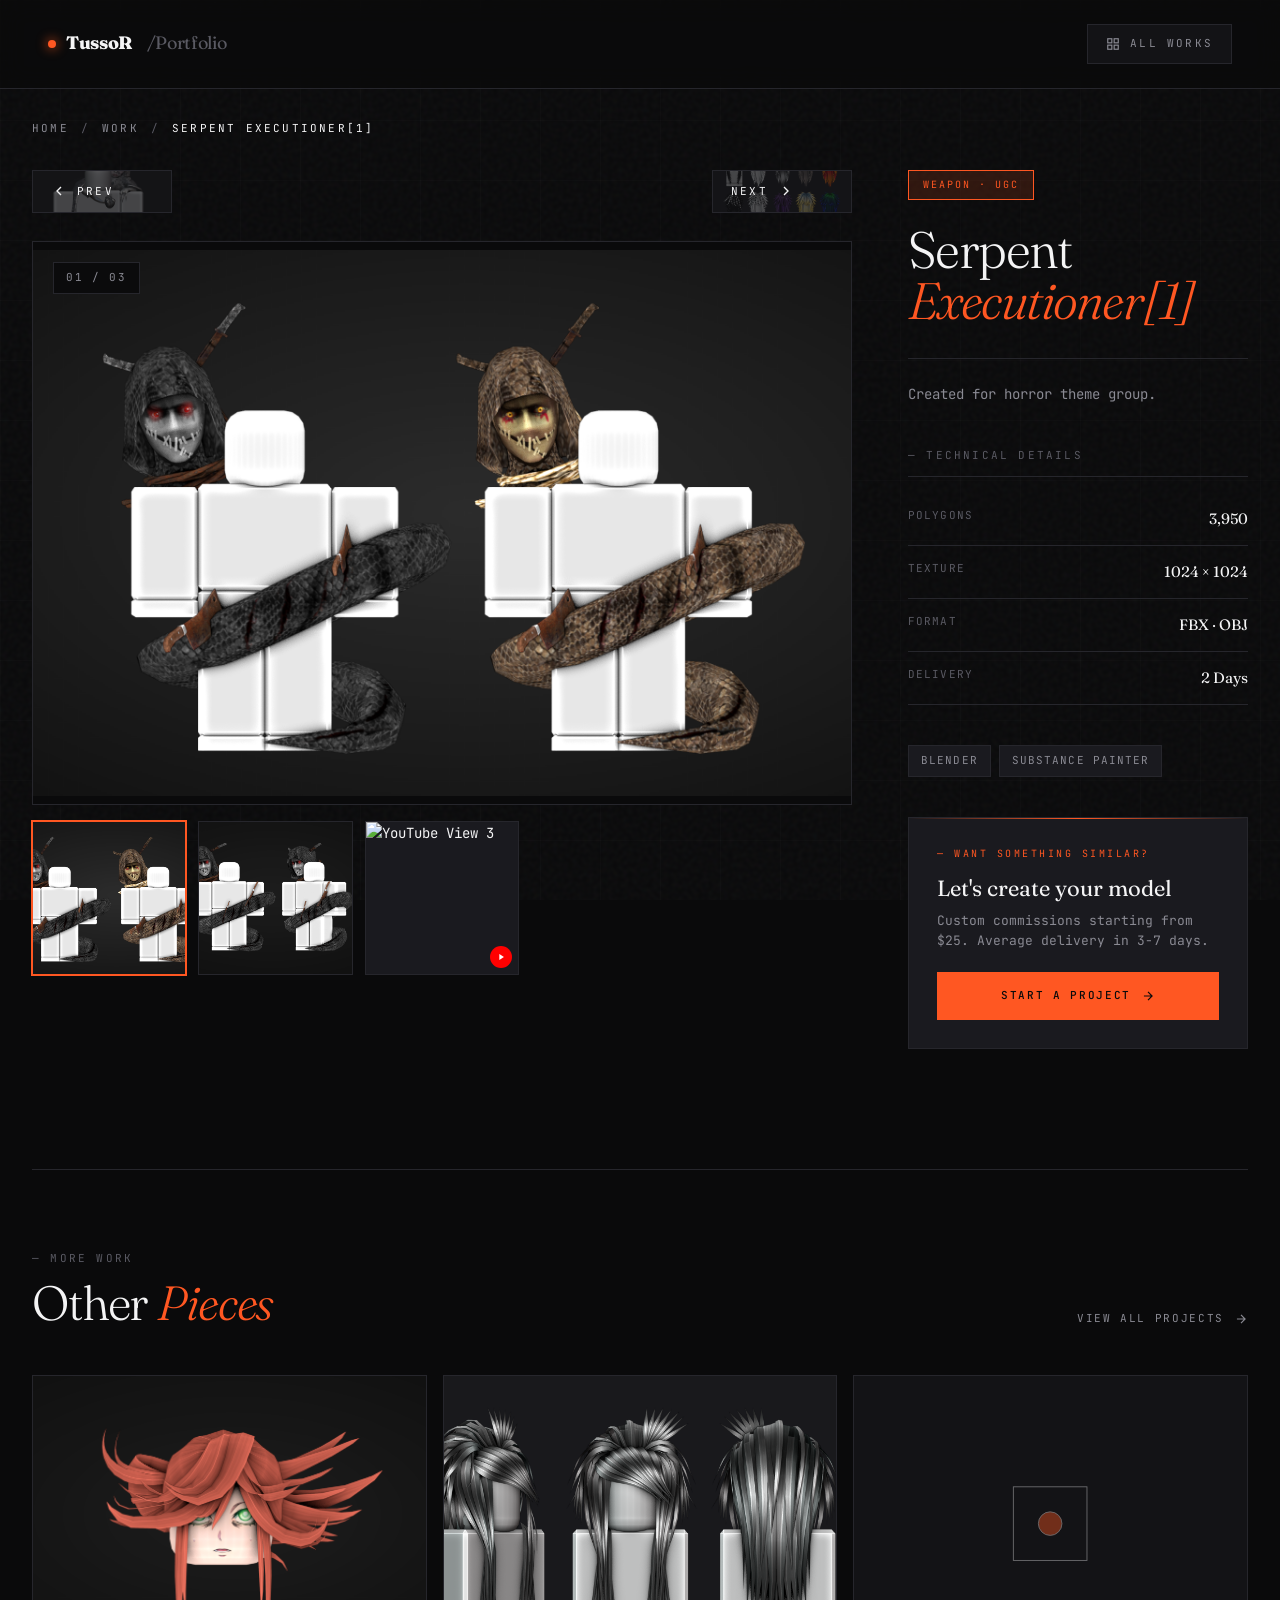
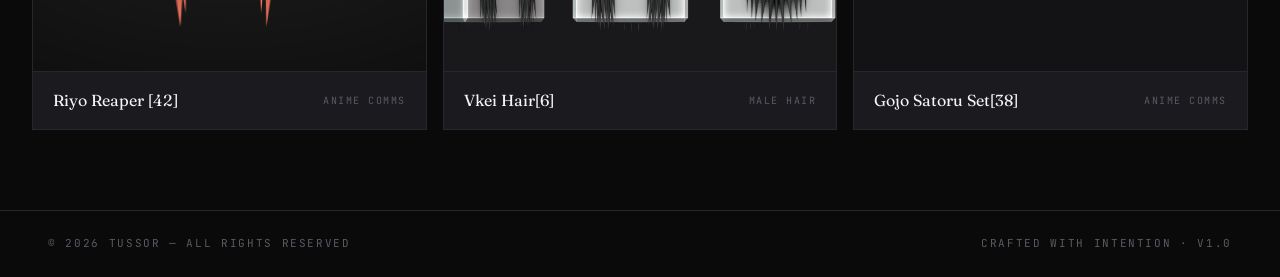
==== commit e9e239d9: "v.1.1.9" ====
--- a/project.html
+++ b/project.html
@@ -1115,6 +1115,29 @@
         "renders/boy-hair-mp6xcdra-03.png"
       ]
     },
+    {
+      name: "Cursed Companion",
+      categoryKey: "ugc",
+      categoryLabel: "UGC",
+      image: "renders/cursed-companion-mp88033j-main.png",
+      size: "small",
+      tag: "",
+      robloxUrl: "https://www.roblox.com/catalog?Keyword=companion&taxonomy=tZsUsd2BqGViQrJ9Vs3Wah&CreatorName=Ash+Born&CreatorType=Group&salesTypeFilter=1",
+      description: "Created for roblox group.",
+      polygons: "3,982",
+      texture: "1024 × 1024",
+      format: "FBX · OBJ",
+      delivery: "1 Days",
+      tools: [
+        "Blender",
+        "Substance Painter"
+      ],
+      extraImages: [
+        "renders/cursed-companion-mp88033j-01.png",
+        "renders/cursed-companion-mp88033j-02.png",
+        "renders/cursed-companion-mp88033j-03.png"
+      ]
+    },
   ];
 
   // ========================================
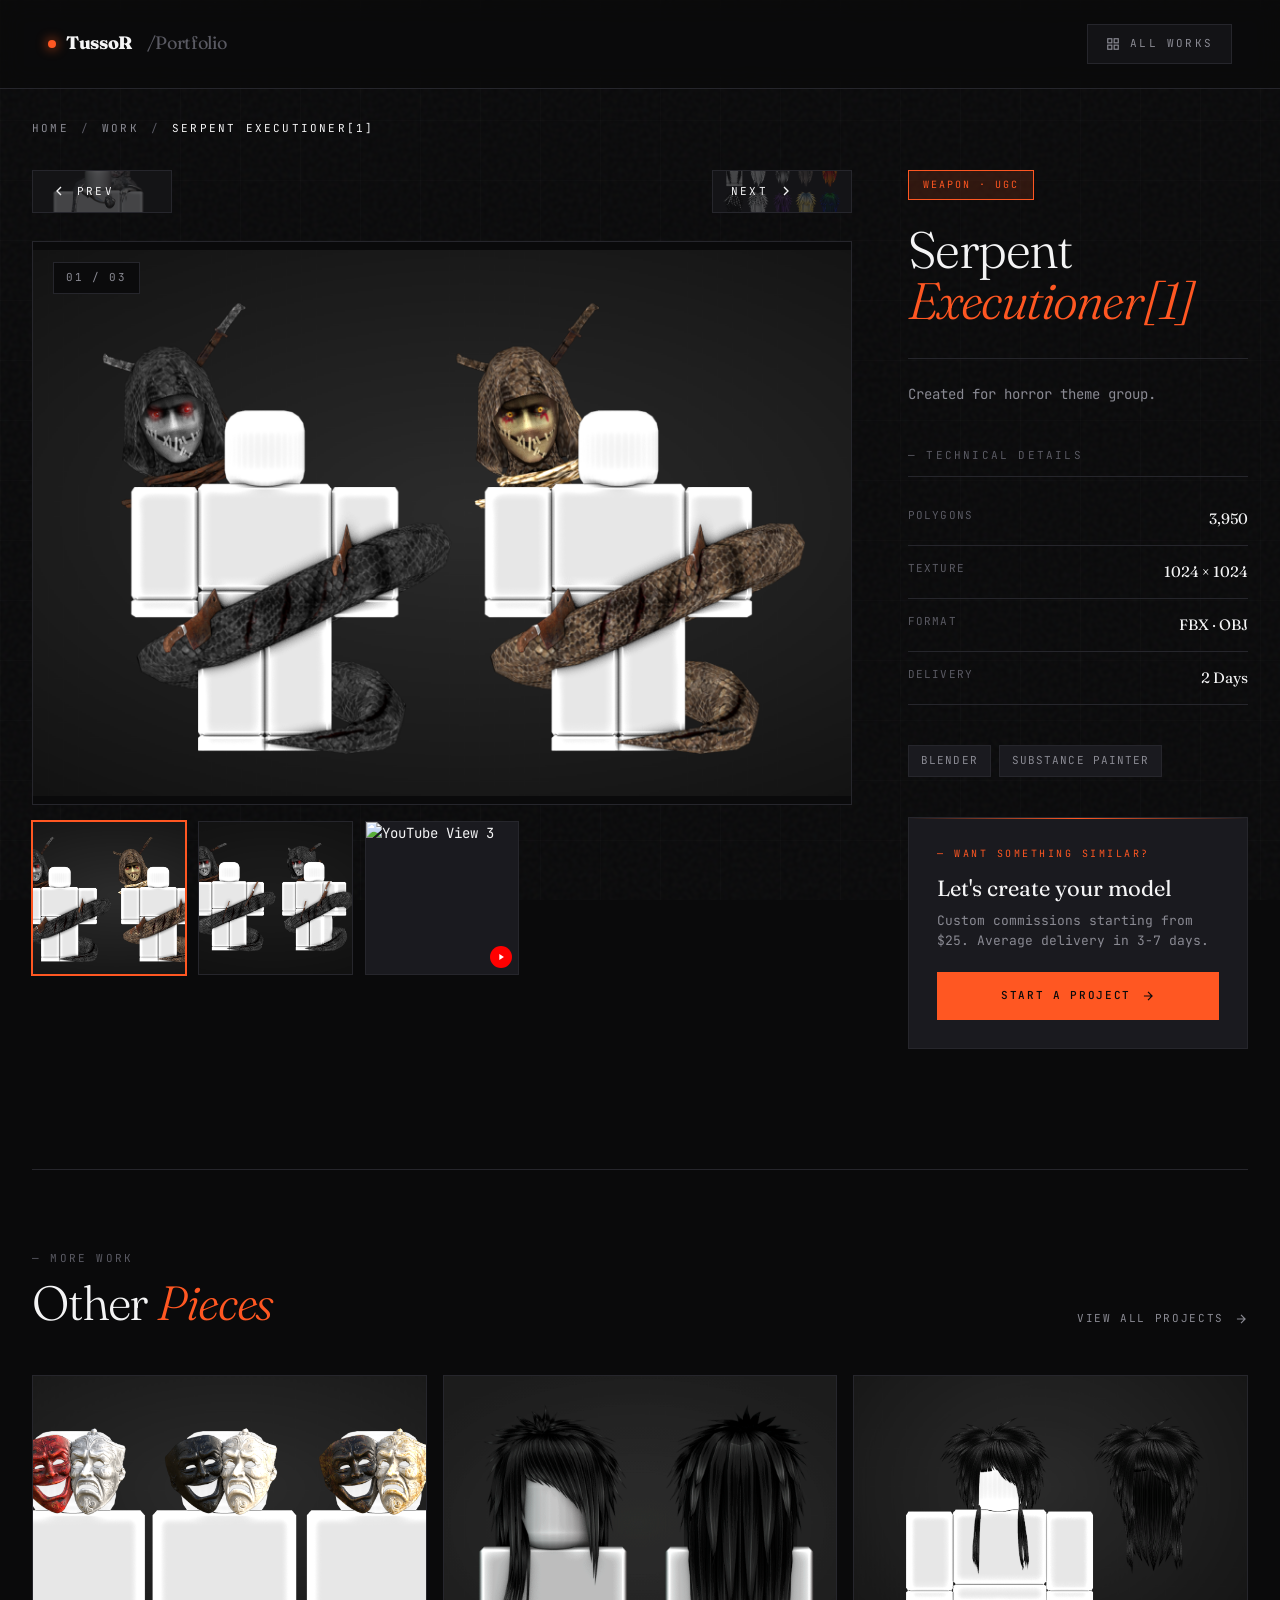
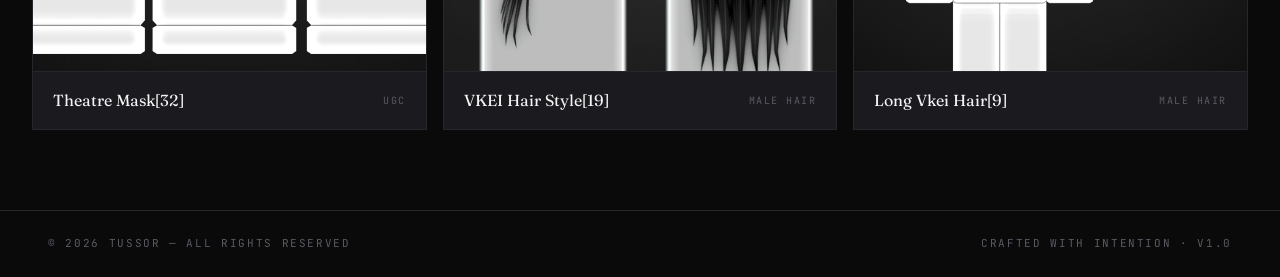
==== commit e99a2a0e: "v.1.2.2" ====
--- a/project.html
+++ b/project.html
@@ -3,7 +3,30 @@
 <head>
 <meta charset="UTF-8" />
 <meta name="viewport" content="width=device-width, initial-scale=1.0" />
+
+<!-- Primary Meta (dynamically updated by JS based on project) -->
 <title>Project — TussoR Portfolio</title>
+<meta name="description" content="View detailed renders, specs, and information about this 3D model by TussoR. Game-ready asset crafted for Roblox UGC and indie games.">
+<meta name="author" content="TussoR">
+<meta name="robots" content="index, follow">
+
+<!-- Open Graph -->
+<meta property="og:type" content="article">
+<meta property="og:url" content="https://tussorportfolio.com/project.html">
+<meta property="og:title" content="Project — TussoR Portfolio">
+<meta property="og:description" content="Detailed view of a 3D model by TussoR. Game-ready asset for Roblox and indie games.">
+<meta property="og:image" content="https://tussorportfolio.com/renders/og-image.jpg">
+<meta property="og:site_name" content="TussoR Portfolio">
+
+<!-- Twitter Card -->
+<meta name="twitter:card" content="summary_large_image">
+<meta name="twitter:site" content="@ulqssor">
+<meta name="twitter:creator" content="@ulqssor">
+<meta name="twitter:title" content="Project — TussoR Portfolio">
+<meta name="twitter:image" content="https://tussorportfolio.com/renders/og-image.jpg">
+
+<meta name="theme-color" content="#0a0a0b">
+
 <link rel="preconnect" href="https://fonts.googleapis.com">
 <link rel="preconnect" href="https://fonts.gstatic.com" crossorigin>
 <link href="https://fonts.googleapis.com/css2?family=Fraunces:opsz,wght@9..144,300;9..144,400;9..144,600;9..144,800&family=JetBrains+Mono:wght@400;500&display=swap" rel="stylesheet">
@@ -1116,7 +1139,7 @@
       ]
     },
     {
-      name: "Cursed Companion",
+      name: "Cursed Companion[48]",
       categoryKey: "ugc",
       categoryLabel: "UGC",
       image: "renders/cursed-companion-mp88033j-main.png",
@@ -1159,9 +1182,38 @@
     `;
   } else {
 
-    // Set title
-    document.title = `${project.name} — TussoR Portfolio`;
+    // Set title and meta tags dynamically
+    const projectTitle = `${project.name} — TussoR Portfolio`;
+    document.title = projectTitle;
     document.getElementById('breadcrumbName').textContent = project.name;
+
+    // Dynamic meta tags for social sharing
+    const desc = `${project.name} — ${project.categoryLabel || project.categoryKey} by TussoR. ${project.description || 'Game-ready 3D asset.'}`.substring(0, 200);
+    const projectUrl = `https://tussorportfolio.com/project.html?id=${projectId}`;
+    
+    // Determine preview image (skip videos)
+    let previewImg = 'https://tussorportfolio.com/renders/og-image.jpg';
+    if (project.image && !project.image.endsWith('.mp4') && !project.image.endsWith('.webm') && !project.image.endsWith('.mov')) {
+      if (project.image.includes('youtu')) {
+        const m = project.image.match(/(?:youtu\.be\/|youtube\.com\/(?:watch\?v=|embed\/|shorts\/))([a-zA-Z0-9_-]{11})/);
+        if (m) previewImg = `https://img.youtube.com/vi/${m[1]}/maxresdefault.jpg`;
+      } else {
+        previewImg = `https://tussorportfolio.com/${project.image}`;
+      }
+    }
+    
+    // Update meta tags
+    function setMeta(selector, attr, value) {
+      const el = document.querySelector(selector);
+      if (el) el.setAttribute(attr, value);
+    }
+    setMeta('meta[name="description"]', 'content', desc);
+    setMeta('meta[property="og:title"]', 'content', projectTitle);
+    setMeta('meta[property="og:description"]', 'content', desc);
+    setMeta('meta[property="og:image"]', 'content', previewImg);
+    setMeta('meta[property="og:url"]', 'content', projectUrl);
+    setMeta('meta[name="twitter:title"]', 'content', projectTitle);
+    setMeta('meta[name="twitter:image"]', 'content', previewImg);
 
     // Set prev/next project navigation
     const totalProjects = projects.length;
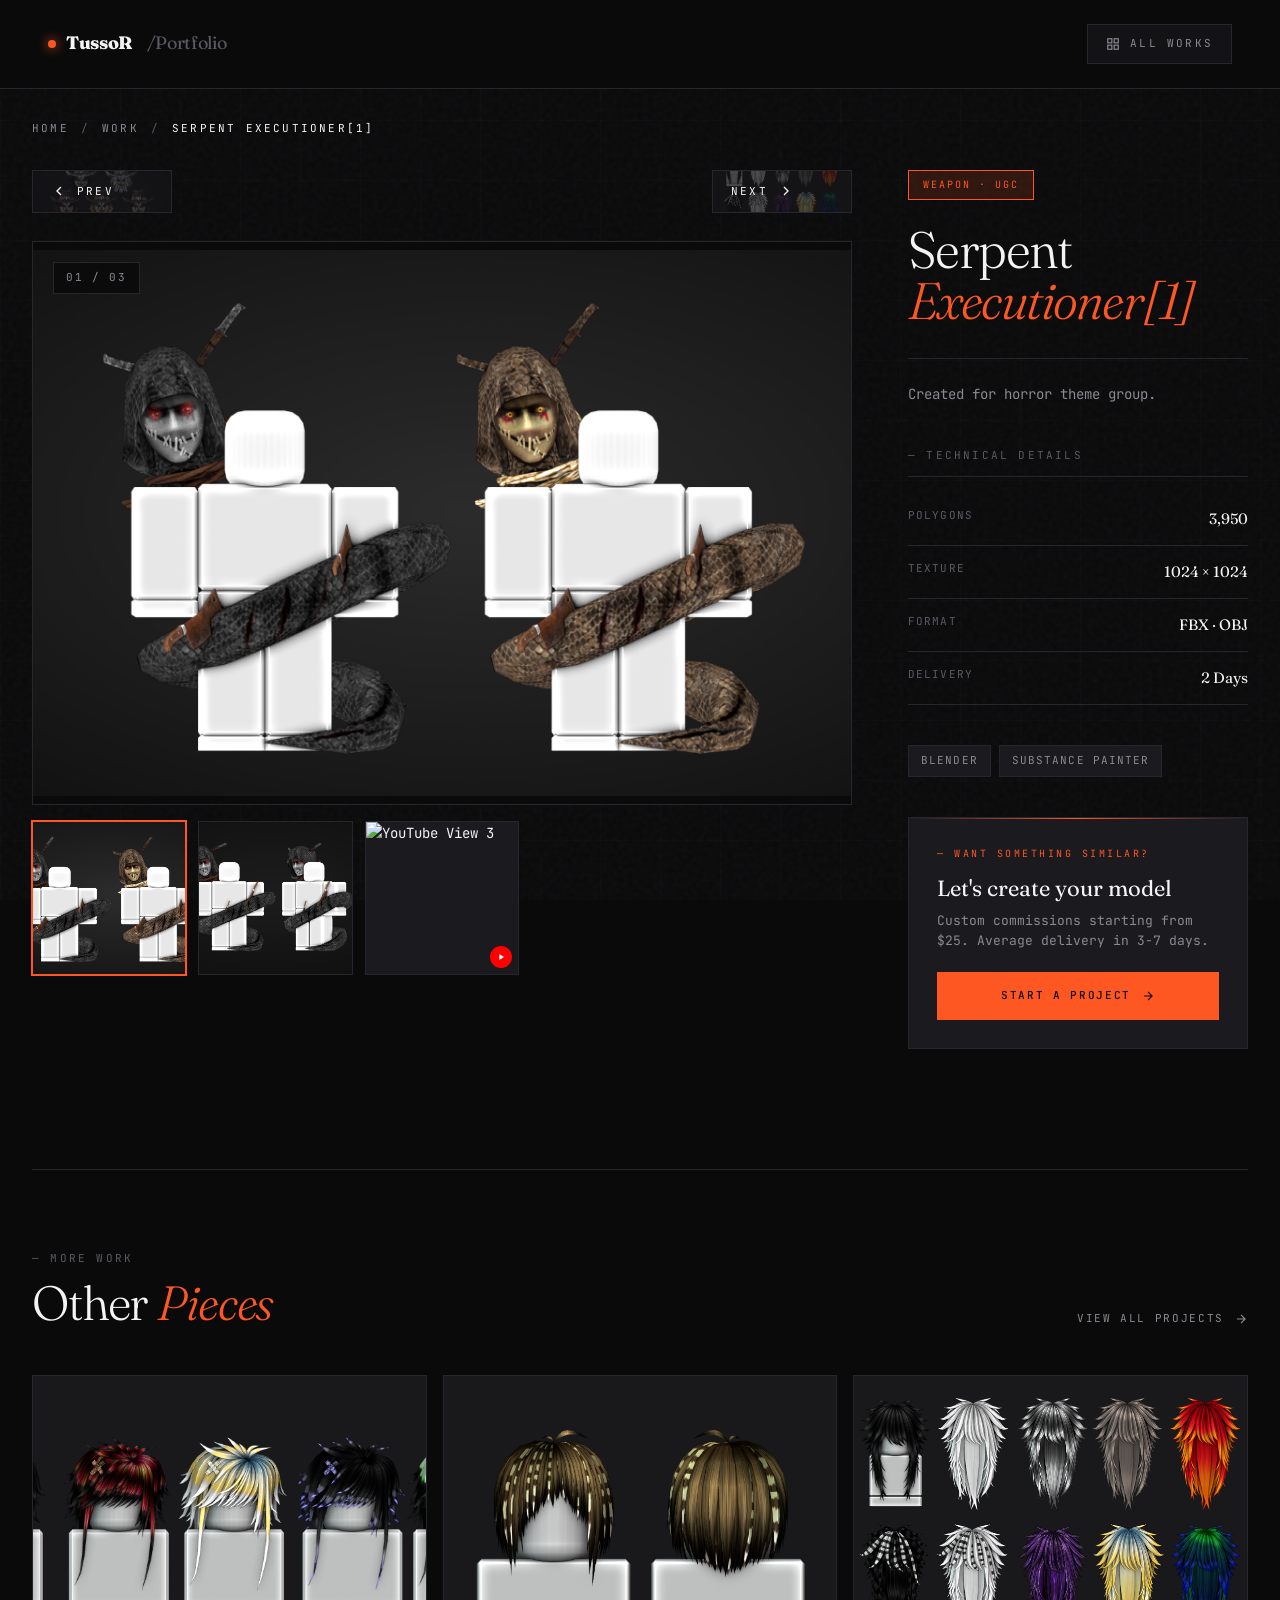
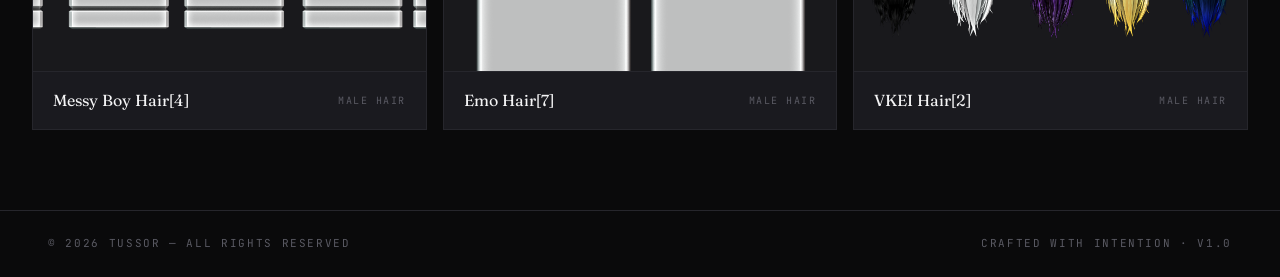
==== commit 1f5a35ad: "v.1.2.3" ====
--- a/project.html
+++ b/project.html
@@ -197,971 +197,11 @@
   <div>Crafted with intention · v1.0</div>
 </footer>
 
+<!-- Project data (external file — shared with index.html) -->
+<script src="cards.js"></script>
+
 <script>
-  // ========================================
-  // ⚠️ ÖNEMLİ: Bu liste, index.html'deki listenin TAM AYNISI olmalı!
-  // ========================================
-  //
-  // Yeni proje eklediğinizde:
-  // 1. index.html'deki "projects" listesine ekleyin
-  // 2. Bu dosyadaki (project.html) "projects" listesine de AYNISINI ekleyin
-  //
-  // İki dosya senkron olmazsa detay sayfası yanlış proje gösterir.
-  // ========================================
-
-  const projects = [
-    
-      {
-        name: "Serpent Executioner[1]",
-        categoryKey: "ugc",
-        categoryLabel: "Weapon · UGC",
-        image: "renders/1.png",
-        size: "small",
-        tag: "",
-        description: "Created for horror theme group.",
-        polygons: "3,950",
-        texture: "1024 × 1024",
-        format: "FBX · OBJ",
-        delivery: "2 Days",
-        tools: ["Blender", "Substance Painter"],
-        extraImages: [
-          "renders/2.png",
-          "https://youtu.be/-7k_x9CzkKw"
-        ]      
-      },
-      {
-        name: "VKEI Hair[2]",
-        categoryKey: "male-hair",
-        categoryLabel: "Male Hair",
-        image: "renders/image-f6b1af010f2be782.png",
-        size: "small",
-        tag: "",
-        description: "Created for roblox group",
-        polygons: "3,456",
-        texture: "1024 × 1024",
-        format: "FBX · OBJ",
-        delivery: "1 Days",
-        tools: ["Blender", "Substance Painter"],
-        extraImages: [
-        "renders/image-bbbd42c48ff55fa9.png",
-        "renders/2026-03-18_18-24-14-e3ed03840e9186c1.mp4"
-        ]    
-      },
-      {
-        name: "Punky Hair[3]",
-        categoryKey: "male-hair",
-        categoryLabel: "Male Hair",
-        image: "renders/image-bd2fc6091255927a.png",
-        size: "small",
-        tag: "",
-        description: "Created for roblox group",
-        polygons: "3,999",
-        texture: "1024 × 1024",
-        format: "FBX · OBJ",
-        delivery: "1 Days",
-        tools: ["Blender", "Substance Painter"],
-        extraImages: [
-        "renders/image-94b37a6dc1f17377.png",
-        "renders/2026-03-14_17-58-39-6c514c4ffa82bdb6.mp4",
-        ]    
-      },    
-      {
-        name: "Messy Boy Hair[4]",
-        categoryKey: "male-hair",
-        categoryLabel: "Male Hair",
-        image: "renders/image-c08e4930fe3f5c7e.png",
-        size: "small",
-        tag: "",
-        description: "Created for roblox group.",
-        polygons: "3,742",
-        texture: "1024 × 1024",
-        format: "FBX · OBJ",
-        forSale: true,           // ← BU SATIRI EKLE
-        price: "20.000 RBX // 80$",        // ← BU SATIRI EKLE (opsiyonel)
-        delivery: "1 Days",
-        tools: ["Blender", "Substance Painter"],
-        extraImages: [
-        "renders/12.gif",
-        "renders/image-318ecabc57091c32.png",
-        "renders/Screenshot_2026-03-13_135953-37ce376bfa081c57.png",
-        "renders/2026-03-13_13-48-40-c659c507cb13f6a2.mp4"
-        ]    
-      },    
-      {
-        name: "Emo Hair[5]",
-        categoryKey: "male-hair",
-        categoryLabel: "Male Hair",
-        image: "renders/image-f5d7302657d31529.png",
-        size: "small",
-        tag: "",
-        description: "Created for roblox group.",
-        polygons: "3,973",
-        texture: "1024 × 1024",
-        format: "FBX · OBJ",
-        delivery: "1 Days",
-        tools: ["Blender", "Substance Painter"],
-        extraImages: [
-        "renders/image-05595b8e166bc1b3.png",
-        "renders/image-6b45e3e05ddc66fd.png"
-        ]    
-      },
-      {
-        name: "Vkei Hair[6]",
-        categoryKey: "male-hair",
-        categoryLabel: "Male Hair",
-        image: "renders/image-4e5b91cba7062612.png",
-        size: "small",
-        tag: "",
-        description: "Created for roblox group.",
-        polygons: "3,993",
-        texture: "1024 × 1024",
-        format: "FBX · OBJ",
-        delivery: "1 Days",
-        tools: ["Blender", "Substance Painter"],
-        extraImages: [
-        "renders/cover-8385eeccf99ed66c.gif",
-        "renders/image-253af8aebb75c253.png",
-        "renders/2026-03-07_01-03-44-39a440429191f2ef.mp4"
-        ]    
-       },  
-      {
-        name: "Emo Hair[7]",
-        categoryKey: "male-hair",
-        categoryLabel: "Male Hair",
-        image: "renders/image-b1eede11a43d6333.png",
-        size: "small",
-        tag: "",
-        description: "Created for roblox group.",
-        polygons: "3,993",
-        texture: "1024 × 1024",
-        format: "FBX · OBJ",
-        delivery: "1 Days",
-        tools: ["Blender", "Substance Painter"],
-        extraImages: [
-        "renders/image-a3abe74c5d506c44.gif",
-        "renders/image-8593d410b248db8d.png",
-        "renders/image-f7b42b961469237e.png",
-        "renders/2026-02-25_21-22-33-73ff475750c0e95c.mp4"
-        ]    
-       },
-      {
-        name: "Vkei Hair[8]",
-        categoryKey: "male-hair",
-        categoryLabel: "Male Hair",
-        image: "renders/Screenshot 2026-03-07 211723.png",
-        size: "small",
-        tag: "",
-        description: "Created for roblox group.",
-        polygons: "3,512",
-        texture: "1024 × 1024",
-        format: "FBX · OBJ",
-        delivery: "1 Days",
-        tools: ["Blender", "Substance Painter"],
-        extraImages: [
-        "renders/Screenshot 2026-03-07 211744.png",
-        "renders/cover.gif",
-        "renders/Screenshot 2026-03-07 212255.png"
-        ]    
-       },
-      {
-        name: "Long Vkei Hair[9]",
-        categoryKey: "male-hair",
-        categoryLabel: "Male Hair",
-        image: "renders/Screenshot 2026-04-04 223719.png",
-        size: "small",
-        tag: "",
-        description: "Created for roblox group.",
-        polygons: "3,512",
-        texture: "1024 × 1024",
-        format: "FBX · OBJ",
-        delivery: "1 Days",
-        tools: ["Blender", "Substance Painter"],
-        extraImages: [
-        "renders/Screenshot 2026-04-04 223743.png",
-        "renders/Screenshot 2026-04-04 224014.png",
-        "renders/Screenshot 2026-04-04 231936.png"
-        ]    
-       }, 
-      {
-        name: "Punk Hair Style[10]",
-        categoryKey: "male-hair",
-        categoryLabel: "Male Hair",
-        image: "renders/image3-75c5e0065796d53d.gif",
-        size: "small",
-        tag: "",
-        description: "Created for roblox group.",
-        polygons: "3,512",
-        texture: "1024 × 1024",
-        format: "FBX · OBJ",
-        delivery: "1 Days",
-        tools: ["Blender", "Substance Painter"],
-        extraImages: [
-        "renders/image-761c9918e4e183ad.png",
-        "renders/image-90730382563936c3.png",
-        "renders/Screenshot_2026-02-06_043120-30a0d9f3599d2724.png",
-        "renders/2026-02-06_04-33-27-af7cb46ce666345c.mp4"
-        ]    
-       },
-       {
-        name: "Emo Hair Style[11]",
-        categoryKey: "male-hair",
-        categoryLabel: "Male Hair",
-        image: "renders/image-070d73f4ac13ff61.png",
-        size: "small",
-        tag: "",
-        description: "Created for roblox group.",
-        polygons: "3,712",
-        texture: "1024 × 1024",
-        format: "FBX · OBJ",
-        delivery: "1 Days",
-        tools: ["Blender", "Substance Painter"],
-        extraImages: [
-        "renders/image-7ec76c19a146afec.png",
-        "renders/image-8ae1f70a2a758933.gif"
-        ]    
-       },
-       {
-        name: "VKEI Hair Style[12]",
-        categoryKey: "male-hair",
-        categoryLabel: "Male Hair",
-        image: "renders/image-3c6c8b33f7ee3aaf.png",
-        size: "small",
-        tag: "",
-        description: "Created for roblox group.",
-        polygons: "3,982",
-        texture: "1024 × 1024",
-        format: "FBX · OBJ",
-        delivery: "1 Days",
-        tools: ["Blender", "Substance Painter"],
-        extraImages: [
-        "renders/thumbnail-c2bd81b507372ae6.gif",
-        "renders/2026-02-18_14-12-20-7c4e33a3212b9906.mp4"
-        ]    
-       }, 
-      {
-        name: "Emo Hair Style[13]",
-        categoryKey: "male-hair",
-        categoryLabel: "Male Hair",
-        image: "renders/image2-45807f1f64e60263.gif",
-        size: "small",
-        tag: "",
-        description: "Created for roblox group.",
-        polygons: "3,712",
-        texture: "1024 × 1024",
-        format: "FBX · OBJ",
-        delivery: "1 Days",
-        tools: ["Blender", "Substance Painter"],
-        extraImages: [
-        "renders/image-7acd85d393135bf7.png",
-        "renders/image-7bc8f6ae07133d72.png",
-        "renders/2026-02-12_18-39-42-3575ab810fc2089b.mp4"
-        ]    
-       },     
-      {
-        name: "VKEI Hair Style[14]",
-        categoryKey: "male-hair",
-        categoryLabel: "Male Hair",
-        image: "renders/image2-9407536a54f0122a.gif",
-        size: "small",
-        tag: "",
-        description: "Created for roblox group.",
-        polygons: "3,712",
-        texture: "1024 × 1024",
-        format: "FBX · OBJ",
-        delivery: "1 Days",
-        tools: ["Blender", "Substance Painter"],
-        extraImages: [
-        "renders/image-48f09f50ce25bc78.png",
-        "renders/Screenshot_2026-02-08_102000-29e11a1485c1969a.png"
-        ]    
-       }, 
-      {
-        name: "VKEI Hair Style[15]",
-        categoryKey: "male-hair",
-        categoryLabel: "Male Hair",
-        image: "renders/image-ad31e3faa716a93d.png",
-        size: "small",
-        tag: "",
-        description: "Created for roblox group.",
-        polygons: "3,712",
-        texture: "1024 × 1024",
-        format: "FBX · OBJ",
-        delivery: "1 Days",
-        tools: ["Blender", "Substance Painter"],
-        extraImages: [
-        "renders/image-0f8e9786b57b3e4e.png",
-        "renders/2026-02-04_07-27-48-8678178695bd1d46.mp4"
-        ]    
-       }, 
-      {
-        name: "VKEI Hair Style[16]",
-        categoryKey: "male-hair",
-        categoryLabel: "Male Hair",
-        image: "renders/image2-72269328e33c968c.gif",
-        size: "small",
-        tag: "",
-        description: "Created for roblox group.",
-        polygons: "3,712",
-        texture: "1024 × 1024",
-        format: "FBX · OBJ",
-        delivery: "1 Days",
-        tools: ["Blender", "Substance Painter"],
-        extraImages: [
-        "renders/image-3a2d2e5353d1f2d2.png",
-        "renders/Screenshot_2026-01-31_214943-bd9c84c1913eb340.png",
-        "renders/2026-01-31_22-33-10-96fd5fe8ddcd1cc0.mp4"
-        ]    
-       },  
-      {
-        name: "VKEI Hair Style[17]",
-        categoryKey: "male-hair",
-        categoryLabel: "Male Hair",
-        image: "renders/image-35f36b3ad79a78e6.gif",
-        size: "small",
-        tag: "",
-        description: "Created for roblox group.",
-        polygons: "3,712",
-        texture: "1024 × 1024",
-        format: "FBX · OBJ",
-        delivery: "1 Days",
-        tools: ["Blender", "Substance Painter"],
-        extraImages: [
-        "renders/image-7b0c786c7266dc48.png",
-        "renders/Screenshot_2026-01-26_200357-e32ae568c54a8b5c.png"
-        ]    
-       }, 
-      {
-        name: "VKEI Hair Style[18]",
-        categoryKey: "male-hair",
-        categoryLabel: "Male Hair",
-        image: "renders/image-06821adef0f6e0bb.gif",
-        size: "small",
-        tag: "",
-        description: "Created for roblox group.",
-        polygons: "3,712",
-        texture: "1024 × 1024",
-        format: "FBX · OBJ",
-        delivery: "1 Days",
-        tools: ["Blender", "Substance Painter"],
-        extraImages: [
-        "renders/image-5bf9d83b85e0f2bb.png",
-        "renders/image-4d178239ecf843ce.png",
-        "renders/Screenshot_2026-01-12_021100-2c2f6d2be82f2c1e.png"
-        ]    
-       }, 
-      {
-        name: "VKEI Hair Style[19]",
-        categoryKey: "male-hair",
-        categoryLabel: "Male Hair",
-        image: "renders/gif-6b8ded64f9171172.gif",
-        size: "small",
-        tag: "",
-        description: "Created for roblox group.",
-        polygons: "3,712",
-        texture: "1024 × 1024",
-        format: "FBX · OBJ",
-        delivery: "1 Days",
-        tools: ["Blender", "Substance Painter"],
-        extraImages: [
-        "renders/image-445bf6d3f06084b6.png",
-        "renders/image-eb947529378541e0.png",
-        "renders/Screenshot_2026-01-07_134156-3dfb80e18be57bed.png"
-        ]    
-       }, 
-      {
-        name: "Long Girl Hair[20]",
-        categoryKey: "girl-hair",
-        categoryLabel: "Girl Hair",
-        image: "renders/Screenshot 2026-03-02 174413.png",
-        size: "small",
-        tag: "",
-        description: "Created for roblox group.",
-        polygons: "3,993",
-        texture: "1024 × 1024",
-        format: "FBX · OBJ",
-        delivery: "1 Days",
-        tools: ["Blender", "Substance Painter"],
-        extraImages: [
-        "renders/Screenshot 2026-03-02 174436.png",
-        "renders/Screenshot 2026-03-02 174727.png",
-        "renders/Screenshot 2026-03-02 195751.png",
-        "renders/Screenshot 2026-03-02 211854.png"
-        ]    
-       },
-      {
-        name: "Curly Girl Hair[21]",
-        categoryKey: "girl-hair",
-        categoryLabel: "Girl Hair",
-        image: "renders/Screenshot 2026-03-02 182858.png",
-        size: "small",
-        tag: "",
-        description: "Created for roblox group.",
-        polygons: "3,972",
-        texture: "1024 × 1024",
-        format: "FBX · OBJ",
-        delivery: "1 Days",
-        tools: ["Blender", "Substance Painter"],
-        extraImages: [
-        "renders/Screenshot 2026-03-02 182805.png",
-        "renders/Screenshot 2026-03-02 212226.png",
-        "renders/Screenshot 2026-03-02 212217.png",
-        "renders/Screenshot 2026-03-02 195812.png"
-        ]    
-       },
-       {
-        name: "VKEI Hair Style[22]",
-        categoryKey: "male-hair",
-        categoryLabel: "Male Hair",
-        image: "renders/image-a621a67a68c87e07.png",
-        size: "small",
-        tag: "",
-        description: "Created for roblox group.",
-        polygons: "3,999",
-        texture: "1024 × 1024",
-        format: "FBX · OBJ",
-        forSale: true,           // ← BU SATIRI EKLE
-        price: "20.000 RBX // 80$",        // ← BU SATIRI EKLE (opsiyonel)
-        delivery: "1 Days",
-        tools: ["Blender", "Substance Painter"],
-        extraImages: [
-         "renders/image-34c46ea35137be2d.png",
-         "renders/2025-11-28_12-06-28-c1fe1ecedf77e3d9.mp4"
-        ]    
-       },
-        {
-        name: "Girl Hair[23]",
-        categoryKey: "girl-hair",
-        categoryLabel: "Girl Hair",
-        image: "renders/image-61a4f20bf8d7fb42.png",
-        size: "small",
-        tag: "",
-        description: "Created for roblox group.",
-        polygons: "3,782",
-        texture: "1024 × 1024",
-        format: "FBX · OBJ",
-        delivery: "1 Days",
-        tools: ["Blender", "Substance Painter"],
-        extraImages: [
-        "renders/hair1-81e5ff9dad14613e.gif",
-        "renders/image-f21340469e300179.png",
-        "renders/Screenshot_2026-03-02_195751-c23bd7716f86d690.png"
-        ]    
-       }, 
-        {
-        name: "Girl Hair[24]",
-        categoryKey: "girl-hair",
-        categoryLabel: "Girl Hair",
-        image: "renders/image-1b8c0c8213621484.gif",
-        size: "small",
-        tag: "",
-        description: "Created for roblox group.",
-        polygons: "3,722",
-        texture: "1024 × 1024",
-        format: "FBX · OBJ",
-        delivery: "1 Days",
-        tools: ["Blender", "Substance Painter"],
-        extraImages: [
-        "renders/image-7564ca705bd0dc8e.png"
-        ]    
-       }, 
-         {
-        name: "Girl Hair[25]",
-        categoryKey: "girl-hair",
-        categoryLabel: "Girl Hair",
-        image: "renders/image2-997b61c4b4d6c3e8.gif",
-        size: "small",
-        tag: "",
-        description: "Created for roblox group.",
-        polygons: "3,989",
-        texture: "1024 × 1024",
-        format: "FBX · OBJ",
-        delivery: "1 Days",
-        tools: ["Blender", "Substance Painter"],
-        extraImages: [
-        "renders/image-a7ab8b4d098306e9.png",
-        "renders/Screenshot_2026-02-02_092906-fc156a7635df9bfd.png"
-        ]    
-       }, 
-        {
-        name: "Girl Hair[26]",
-        categoryKey: "girl-hair",
-        categoryLabel: "Girl Hair",
-        image: "renders/image-8e869f61587ca3e2.png",
-        size: "small",
-        tag: "",
-        description: "Created for roblox group.",
-        polygons: "3,989",
-        texture: "1024 × 1024",
-        format: "FBX · OBJ",
-        delivery: "1 Days",
-        tools: ["Blender", "Substance Painter"],
-        extraImages: [
-        "renders/image-9001982b4b76280f.png",
-        "renders/image-9d0757369e0a2a76.png",
-        "renders/2025-12-02_15-30-31-3c601a1e869ef87d.mp4"
-        ]    
-       }, 
-       {
-        name: "Ponytail Hair[27]",
-        categoryKey: "girl-hair",
-        categoryLabel: "Girl Hair",
-        image: "renders/image-c1cda8ec066af08c.png",
-        size: "small",
-        tag: "",
-        description: "Created for roblox group.",
-        polygons: "3,989",
-        texture: "1024 × 1024",
-        format: "FBX · OBJ",
-        delivery: "1 Days",
-        tools: ["Blender", "Substance Painter"],
-        extraImages: [
-        "renders/image-1402178cb61c633b.png",
-        "renders/Screenshot_2025-11-28_091618-98d15e2140c82b15.png",
-        "renders/Screenshot_2025-11-28_091629-038b63255fd86cda.png"
-        ]    
-       }, 
-              {
-        name: "Girl Hair[28]",
-        categoryKey: "girl-hair",
-        categoryLabel: "Girl Hair",
-        image: "renders/image-2936ff62972cecf2.png",
-        size: "small",
-        tag: "",
-        description: "Created for roblox group.",
-        polygons: "3,989",
-        texture: "1024 × 1024",
-        format: "FBX · OBJ",
-        delivery: "1 Days",
-        tools: ["Blender", "Substance Painter"],
-        extraImages: [
-        "renders/image-27af3fbe880eeb1d.png",
-        "renders/Screenshot_2025-11-25_122757-e4a52679df645670.png",
-        "renders/11251-7eef10f06ea880c5.mp4"
-        ]    
-       }, 
-              {
-        name: "Bun Hair[29]",
-        categoryKey: "girl-hair",
-        categoryLabel: "Girl Hair",
-        image: "renders/image-5da12ed020702997.png",
-        size: "small",
-        tag: "",
-        description: "Created for roblox group.",
-        polygons: "3,989",
-        texture: "1024 × 1024",
-        format: "FBX · OBJ",
-        delivery: "1 Days",
-        tools: ["Blender", "Substance Painter"],
-        extraImages: [
-        "renders/Screenshot_2025-11-23_085241-a9138b24dee75369.png",
-        "renders/2026-02-14_20-13-11-4274f1dd0b3b9c1f.mp4"
-        ]    
-       }, 
-              {
-        name: "Girl Hair[30]",
-        categoryKey: "girl-hair",
-        categoryLabel: "Girl Hair",
-        image: "renders/image-84e4c39b4188f14a.png",
-        size: "small",
-        tag: "",
-        description: "Created for roblox group.",
-        polygons: "3,989",
-        texture: "1024 × 1024",
-        format: "FBX · OBJ",
-        delivery: "1 Days",
-        tools: ["Blender", "Substance Painter"],
-        extraImages: [
-        "renders/image-55b581ff0d874b3d.png",
-        ]    
-       }, 
-              {
-        name: "Girl Hair[31]",
-        categoryKey: "girl-hair",
-        categoryLabel: "Girl Hair",
-        image: "renders/image-0ae2377f4d4dc640.png",
-        size: "small",
-        tag: "",
-        description: "Created for roblox group.",
-        polygons: "3,989",
-        texture: "1024 × 1024",
-        format: "FBX · OBJ",
-        delivery: "1 Days",
-        tools: ["Blender", "Substance Painter"],
-        extraImages: [
-        "renders/image-8971b5d9a2a33c53.png",
-        "renders/image-f48b4660a6f970d1.png",
-        "renders/image-6ed365f90d2237bf.png",
-        ]    
-       }, 
-          {
-        name: "Theatre Mask[32]",
-        categoryKey: "ugc",
-        categoryLabel: "UGC",
-        image: "renders/asdf123.png",
-        size: "small",
-        tag: "",
-        description: "Created for roblox group.",
-        polygons: "3,485",
-        texture: "1024 × 1024",
-        format: "FBX · OBJ",
-        forSale: true,           // ← BU SATIRI EKLE
-        price: "10.000 RBX // 40$",        // ← BU SATIRI EKLE (opsiyonel)
-        delivery: "1 Days",
-        tools: ["Blender", "Substance Painter"],
-        extraImages: [
-        "renders/Screenshot 2026-05-14 192227.png",
-        "renders/2026-05-14 19-22-48.mp4",
-        ]    
-       }, 
-    {
-      name: "Pigtails w/ Star & Cross Cap[33]",
-      categoryKey: "ugc",
-      categoryLabel: "UGC",
-      image: "renders/Screenshot 2026-05-14 193316.png",
-      size: "small",
-      tag: "",
-      robloxUrl: "https://www.roblox.com/catalog?Keyword=pigtails&taxonomy=tZsUsd2BqGViQrJ9Vs3Wah&CreatorName=Las+Nochesz&CreatorType=Group&salesTypeFilter=1",
-      description: "Created for roblox group.",
-      polygons: "3,986",
-      texture: "1024 × 1024",
-      format: "FBX · OBJ",
-      delivery: "2 Days",
-      tools: [
-        "Blender",
-        "Substance Painter"
-      ],
-      extraImages: [
-        "renders/Screenshot 2026-05-14 193354.png",
-        "renders/Screenshot 2026-05-14 193434.png",
-        "renders/2026-05-14 19-34-48.mp4"
-      ]
-    },
-        {
-        name: "Clown Hair w/ Cowboy Hat[35]",
-        categoryKey: "ugc",
-        categoryLabel: "UGC",
-        image: "renders/Screenshot 2026-05-14 203023.png",
-        size: "small",
-        tag: "",
-        description: "Created for roblox group.",
-        polygons: "3,895",
-        texture: "1024 × 1024",
-        format: "FBX · OBJ",
-        robloxUrl: "https://www.roblox.com/catalog?Keyword=clown&taxonomy=tZsUsd2BqGViQrJ9Vs3Wah&CreatorName=Las+Nochesz&CreatorType=Group&salesTypeFilter=1",
-        delivery: "3 Days",
-        tools: ["Blender", "Substance Painter"],
-        extraImages: [
-        "renders/Screenshot 2026-05-14 203037.png",
-        "renders/2026-05-14 20-33-00.mp4"
-        ]    
-       }, 
-    {
-      name: "Cross Cap[36]",
-      categoryKey: "ugc",
-      categoryLabel: "UGC",
-      image: "renders/cross-cap-mp6dgj2c-main.png",
-      size: "small",
-      tag: "",
-      forSale: true,
-      price: "7.500 RBX // 30$",
-      description: "Created for roblox group.",
-      polygons: "3,812",
-      texture: "1024 × 1024",
-      format: "FBX · OBJ",
-      delivery: "1 Days",
-      tools: [
-        "Blender",
-        "Substance Painter"
-      ],
-      extraImages: [
-        "renders/cross-cap-mp6dgj2c-01.mp4"
-      ]
-    },
-    {
-      name: "Vkei Girl Hair[37]",
-      categoryKey: "girl-hair",
-      categoryLabel: "Girl Hair",
-      image: "renders/vkei-girl-hair-mp6e4jev-main.png",
-      size: "small",
-      tag: "",
-      forSale: true,
-      price: "20.000 RBX // 80$",
-      description: "Created for roblox group.",
-      polygons: "3,989",
-      texture: "1024 × 1024",
-      format: "FBX · OBJ",
-      delivery: "2 Days",
-      tools: [
-        "Blender",
-        "Substance Painter"
-      ],
-      extraImages: [
-        "renders/vkei-girl-hair-mp6e4jev-01.mp4"
-      ]
-    },
-    {
-      name: "Gojo Satoru Set[38]",
-      categoryKey: "anime-comms",
-      categoryLabel: "Anime Comms",
-      image: "renders/gojo-satoru-set-mp6e6vd8-main.png",
-      size: "small",
-      tag: "",
-      description: "Created for roblox group.",
-      polygons: "3,979",
-      texture: "1024 × 1024",
-      format: "FBX · OBJ",
-      delivery: "4 Days",
-      tools: [
-        "Blender",
-        "Substance Painter"
-      ],
-      extraImages: [
-        "renders/gojo-satoru-set-mp6e6vd8-01.png",
-        "renders/gojo-satoru-set-mp6e6vd8-02.mp4"
-      ]
-    },
-    {
-      name: "Dio Head Set[39]",
-      categoryKey: "anime-comms",
-      categoryLabel: "Anime Comms",
-      image: "renders/dio-head-set-mp6e9gh3-main.png",
-      size: "small",
-      tag: "",
-      description: "Created for roblox group.",
-      polygons: "3,712",
-      texture: "1024 × 1024",
-      format: "FBX · OBJ",
-      delivery: "3 Days",
-      tools: [
-        "Blender",
-        "Substance Painter"
-      ],
-      extraImages: [
-        "renders/dio-head-set-mp6e9gh3-01.png",
-        "renders/dio-head-set-mp6e9gh3-02.png"
-      ]
-    },
-    {
-      name: "Head Set[40]",
-      categoryKey: "anime-comms",
-      categoryLabel: "Anime Comms",
-      image: "renders/head-set-mp6eeifp-main.png",
-      size: "small",
-      tag: "",
-      description: "Created for roblox group.",
-      polygons: "3,912",
-      texture: "1024 × 1024",
-      format: "FBX · OBJ",
-      delivery: "1 Days",
-      tools: [
-        "Blender",
-        "Substance Painter"
-      ],
-      extraImages: []
-      },
-    {
-      name: "Izuku Midoriya set [41]",
-      categoryKey: "anime-comms",
-      categoryLabel: "Anime Comms",
-      image: "renders/izuku-midoriya-set-41-mp6twiy8-main.png",
-      size: "small",
-      tag: "",
-      description: "Created for roblox group.",
-      polygons: "3,942",
-      texture: "1024 × 1024",
-      format: "FBX · OBJ",
-      delivery: "5 Days",
-      tools: [
-        "Blender",
-        "Substance Painter"
-      ],
-      extraImages: [
-        "renders/izuku-midoriya-set-41-mp6twiy8-01.png",
-        "renders/izuku-midoriya-set-41-mp6twiy8-02.png"
-      ]
-    },
-    {
-      name: "Riyo Reaper [42]",
-      categoryKey: "anime-comms",
-      categoryLabel: "Anime Comms",
-      image: "renders/riyo-reaper-mp6u7t3f-main.png",
-      size: "small",
-      tag: "",
-      description: "Created for roblox group.",
-      polygons: "3,993",
-      texture: "1024 × 1024",
-      format: "FBX · OBJ",
-      delivery: "3 Days",
-      tools: [
-        "Blender",
-        "Substance Painter"
-      ],
-      extraImages: [
-        "renders/riyo-reaper-mp6u7t3f-01.png",
-        "renders/riyo-reaper-mp6u7t3f-02.png"
-      ]
-    },
-    {
-      name: "Johnny Joestar [43]",
-      categoryKey: "anime-comms",
-      categoryLabel: "Anime Comms",
-      image: "renders/johnny-joestar-mp6upw0m-main.png",
-      size: "small",
-      tag: "",
-      description: "Created for roblox group.",
-      polygons: "3,744",
-      texture: "1024 × 1024",
-      format: "FBX · OBJ",
-      delivery: "2 Days",
-      tools: [
-        "Blender",
-        "Substance Painter"
-      ],
-      extraImages: [
-        "renders/johnny-joestar-mp6upw0m-01.png",
-        "renders/johnny-joestar-mp6upw0m-02.png"
-      ]
-    },
-    {
-      name: "Bullet Cross Bag",
-      categoryKey: "ugc",
-      categoryLabel: "UGC",
-      image: "renders/bullet-cross-bag-mp6vp8o0-main.png",
-      size: "small",
-      tag: "",
-      robloxUrl: "https://www.roblox.com/catalog?Keyword=Military&taxonomy=tZsUsd2BqGViQrJ9Vs3Wah&CreatorName=Las+Nochesz&CreatorType=Group&salesTypeFilter=1",
-      description: "Created for roblox group.",
-      polygons: "3,836",
-      texture: "1024 × 1024",
-      format: "FBX · OBJ",
-      delivery: "1 Days",
-      tools: [
-        "Blender",
-        "Substance Painter"
-      ],
-      extraImages: [
-        "renders/bullet-cross-bag-mp6vp8o0-01.png",
-        "renders/bullet-cross-bag-mp6vp8o0-02.png"
-      ]
-    },
-    {
-      name: "Girl Hair [45]",
-      categoryKey: "girl-hair",
-      categoryLabel: "Girl Hair",
-      image: "renders/girl-hair-45-mp6wo4hn-main.png",
-      size: "small",
-      tag: "",
-      forSale: true,
-      price: "25.000 RBX // 95$",
-      description: "Created for roblox group.",
-      polygons: "3,983",
-      texture: "1024 × 1024",
-      format: "FBX · OBJ",
-      delivery: "1 Days",
-      tools: [
-        "Blender",
-        "Substance Painter"
-      ],
-      extraImages: [
-        "renders/girl-hair-45-mp6wo4hn-01.png",
-        "renders/girl-hair-45-mp6wo4hn-02.png",
-        "renders/girl-hair-45-mp6wo4hn-03.png"
-      ]
-    },
-    {
-      name: "Messy Hair [46]",
-      categoryKey: "male-hair",
-      categoryLabel: "Male Hair",
-      image: "renders/messy-hair-mp6wuf1d-main.png",
-      size: "small",
-      tag: "",
-      forSale: true,
-      price: "25.000 RBX // 95$",
-      description: "Created for roblox group.",
-      polygons: "3,960",
-      texture: "1024 × 1024",
-      format: "FBX · OBJ",
-      delivery: "1 Days",
-      tools: [
-        "Blender",
-        "Substance Painter"
-      ],
-      extraImages: [
-        "renders/messy-hair-mp6wuf1d-01.png",
-        "renders/messy-hair-mp6wuf1d-02.png"
-      ]
-    },
-    {
-      name: "Messy Hair [47]",
-      categoryKey: "male-hair",
-      categoryLabel: "Male Hair",
-      image: "renders/messy-hair-47-mp6x3291-main.png",
-      size: "small",
-      tag: "",
-      forSale: true,
-      price: "25.000 RBX // 95$",
-      description: "Created for roblox group.",
-      polygons: "3,988",
-      texture: "1024 × 1024",
-      format: "FBX · OBJ",
-      delivery: "1 Days",
-      tools: [
-        "Blender",
-        "Substance Painter"
-      ],
-      extraImages: [
-        "renders/messy-hair-47-mp6x3291-01.png",
-        "renders/messy-hair-47-mp6x3291-02.png"
-      ]
-    },
-    {
-      name: "Boy Hair[34]",
-      categoryKey: "male-hair",
-      categoryLabel: "Male Hair",
-      image: "renders/boy-hair-mp6xcdra-main.png",
-      size: "small",
-      tag: "",
-      forSale: true,
-      price: "25.000 RBX // 95$",
-      description: "Created for roblox group.",
-      polygons: "3,936",
-      texture: "1024 × 1024",
-      format: "FBX · OBJ",
-      delivery: "1 Days",
-      tools: [
-        "Blender",
-        "Substance Painter"
-      ],
-      extraImages: [
-        "renders/boy-hair-mp6xcdra-01.png",
-        "renders/boy-hair-mp6xcdra-02.png",
-        "renders/boy-hair-mp6xcdra-03.png"
-      ]
-    },
-    {
-      name: "Cursed Companion[48]",
-      categoryKey: "ugc",
-      categoryLabel: "UGC",
-      image: "renders/cursed-companion-mp88033j-main.png",
-      size: "small",
-      tag: "",
-      robloxUrl: "https://www.roblox.com/catalog?Keyword=companion&taxonomy=tZsUsd2BqGViQrJ9Vs3Wah&CreatorName=Ash+Born&CreatorType=Group&salesTypeFilter=1",
-      description: "Created for roblox group.",
-      polygons: "3,982",
-      texture: "1024 × 1024",
-      format: "FBX · OBJ",
-      delivery: "1 Days",
-      tools: [
-        "Blender",
-        "Substance Painter"
-      ],
-      extraImages: [
-        "renders/cursed-companion-mp88033j-01.png",
-        "renders/cursed-companion-mp88033j-02.png",
-        "renders/cursed-companion-mp88033j-03.png"
-      ]
-    },
-  ];
+  // Projects loaded from cards.js (no manual sync needed)
 
   // ========================================
   // ⚙️ (Aşağıya dokunmayın)
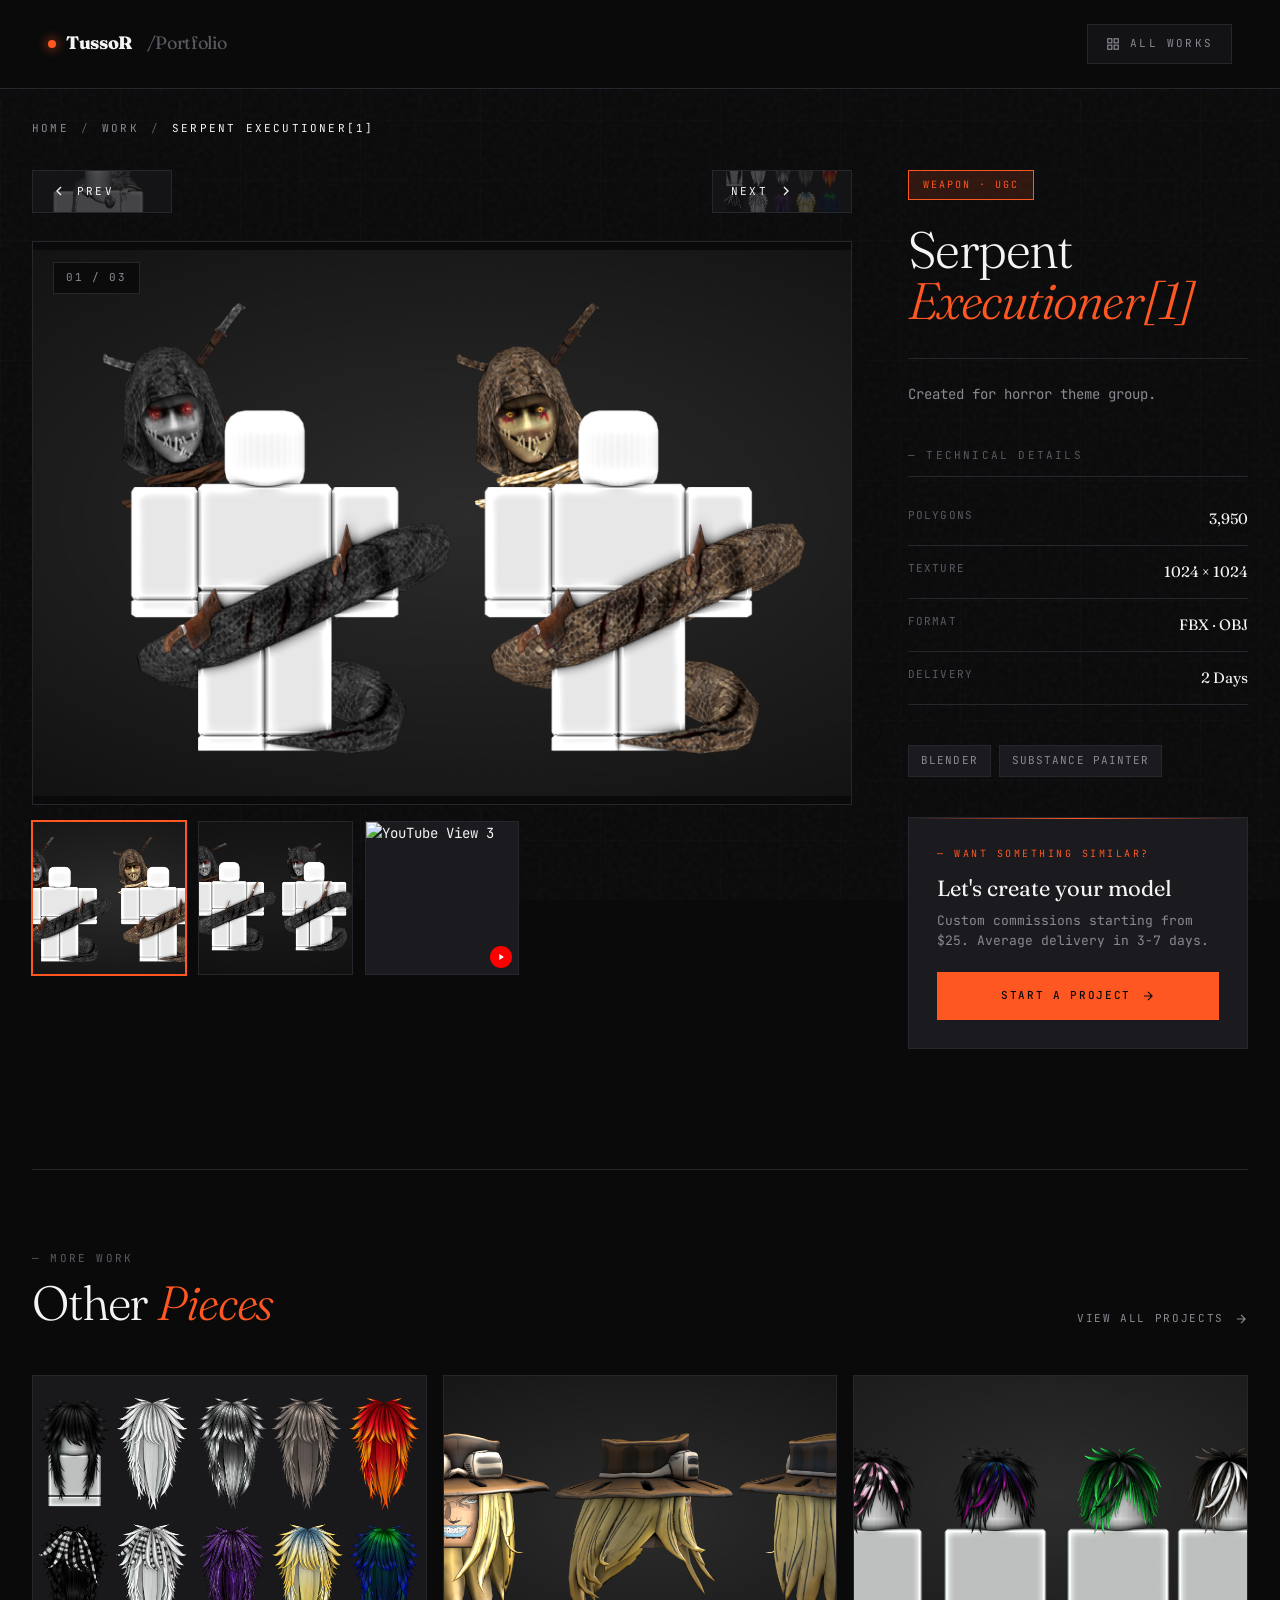
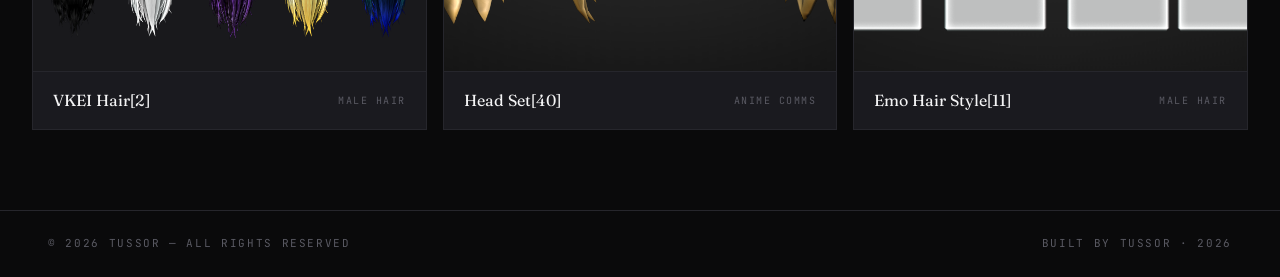
==== commit 73b00451: "v.2.1.4 v.2.1.4" ====
--- a/project.html
+++ b/project.html
@@ -194,24 +194,17 @@
 
 <footer>
   <div>© 2026 TussoR — All rights reserved</div>
-  <div>Crafted with intention · v1.0</div>
+  <div>Built by TussoR · 2026</div>
 </footer>
 
-<!-- Project data (external file — shared with index.html) -->
 <script src="cards.js"></script>
 
 <script>
-  // Projects loaded from cards.js (no manual sync needed)
-
-  // ========================================
-  // ⚙️ (Aşağıya dokunmayın)
-  // ========================================
-
   const urlParams = new URLSearchParams(window.location.search);
   const projectId = parseInt(urlParams.get('id')) || 0;
   const project = projects[projectId];
 
-  // Proje yoksa hata göster
+  // Show error if no project found
   if (!project) {
     document.querySelector('main').innerHTML = `
       <div style="text-align: center; padding: 80px 20px;">
@@ -423,7 +416,7 @@
     }
 
     function getYoutubeId(url) {
-      // Çeşitli YouTube URL formatlarını destekler:
+      // Handles various YouTube URL formats:
       // https://youtu.be/VIDEO_ID
       // https://www.youtube.com/watch?v=VIDEO_ID
       // https://www.youtube.com/embed/VIDEO_ID
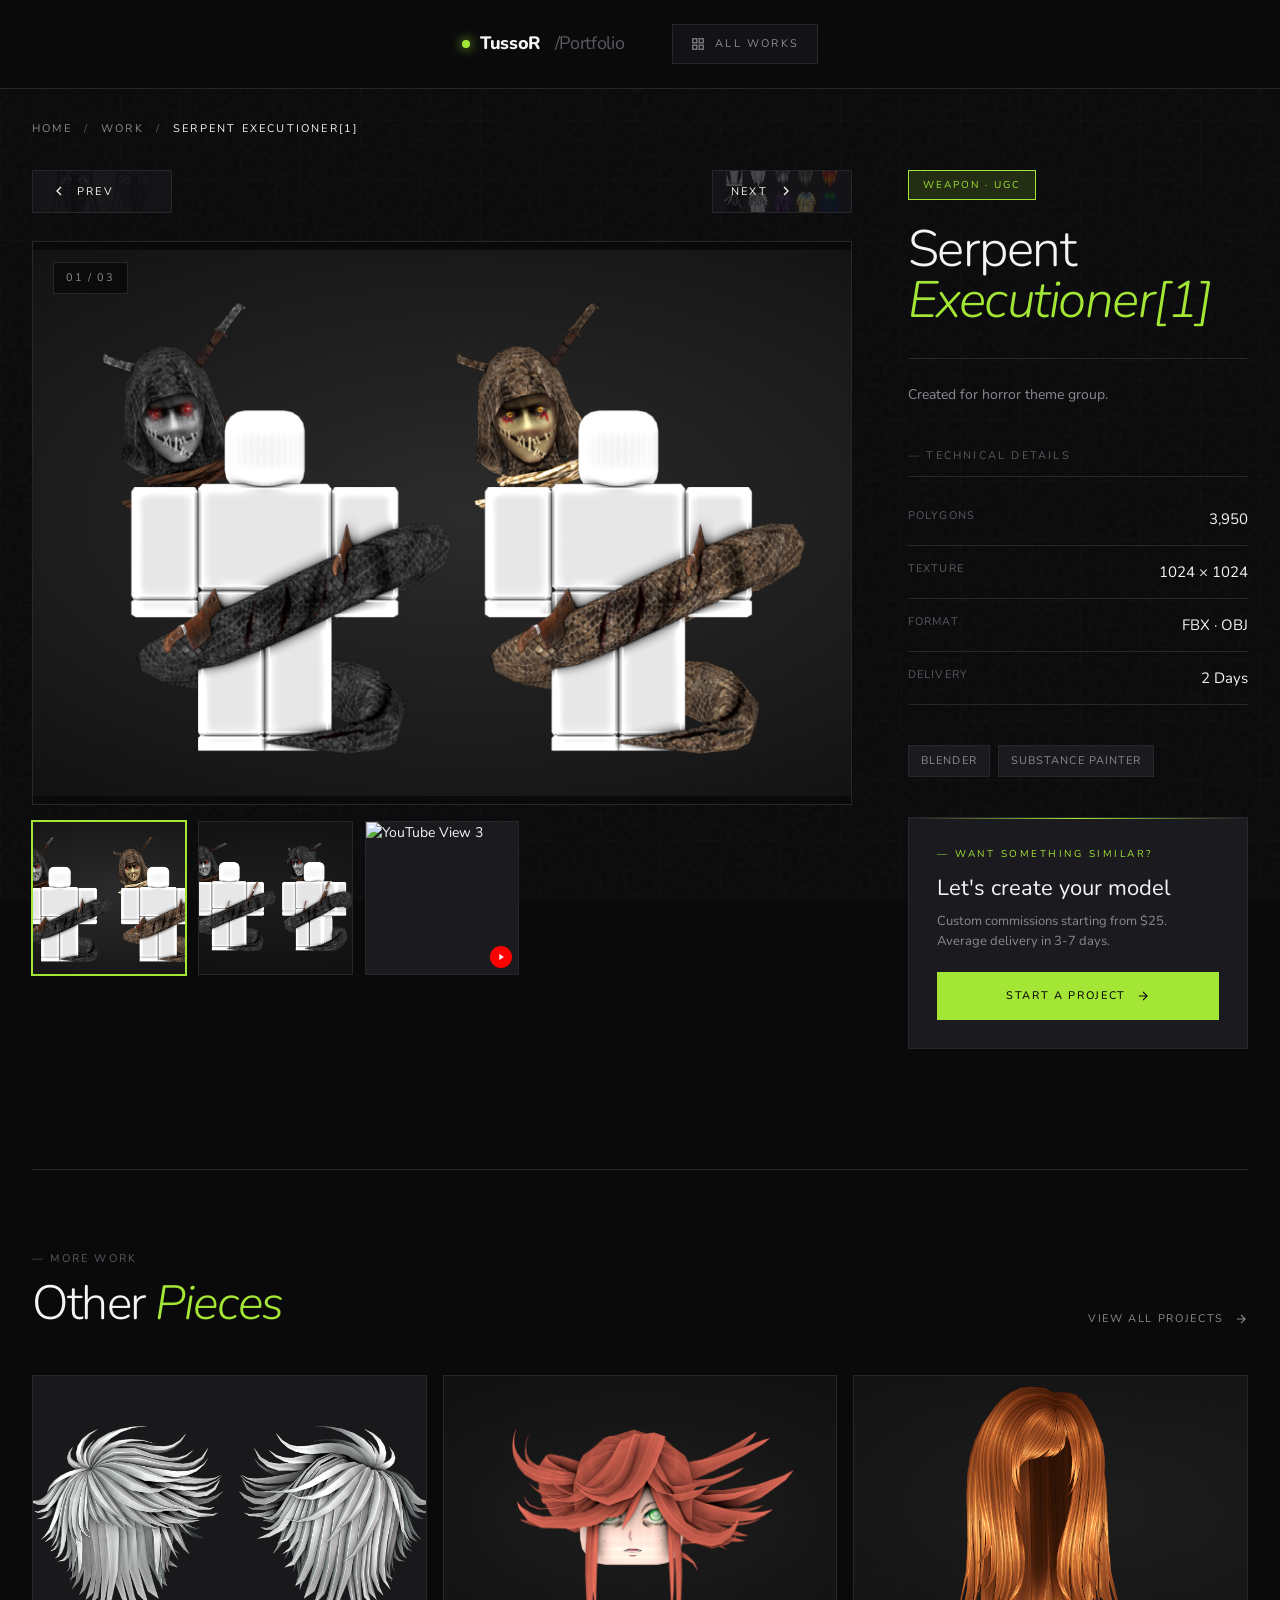
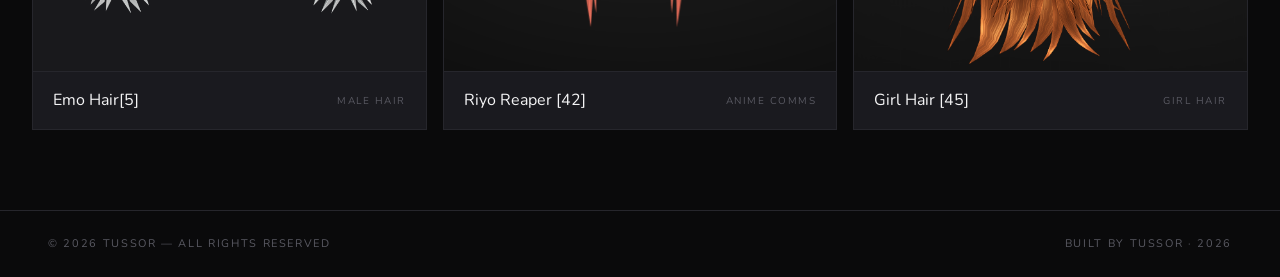
==== commit 00de382f: "styles" ====
--- a/project.html
+++ b/project.html
@@ -29,7 +29,7 @@
 
 <link rel="preconnect" href="https://fonts.googleapis.com">
 <link rel="preconnect" href="https://fonts.gstatic.com" crossorigin>
-<link href="https://fonts.googleapis.com/css2?family=Fraunces:opsz,wght@9..144,300;9..144,400;9..144,600;9..144,800&family=JetBrains+Mono:wght@400;500&display=swap" rel="stylesheet">
+<link href="https://fonts.googleapis.com/css2?family=Nunito:wght@300;400;500;600;700;800;900&display=swap" rel="stylesheet">
 <link rel="stylesheet" href="project.css">
 </head>
 <body>
@@ -515,7 +515,7 @@
                  onerror="this.style.display='none'; this.nextElementSibling.style.display='block';">
             <svg class="placeholder-svg" viewBox="0 0 100 100" fill="none" stroke="#f4f4f5" stroke-width="0.6">
               <rect x="25" y="25" width="50" height="50"/>
-              <circle cx="50" cy="50" r="8" fill="#ff5722"/>
+              <circle cx="50" cy="50" r="8" fill="var(--accent)"/>
             </svg>
           </div>
           <div class="related-info">
--- a/project.css
+++ b/project.css
@@ -6,10 +6,11 @@
     --text: #f4f4f5;
     --text-dim: #8a8a93;
     --text-mute: #5a5a63;
-    --accent: #ff5722;
-    --accent-glow: rgba(255, 87, 34, 0.15);
-    --display: 'Fraunces', serif;
-    --mono: 'JetBrains Mono', monospace;
+    --accent: #a3e635;
+    --accent-hover: #8fcf1f;
+    --accent-glow: rgba(163, 230, 53, 0.15);
+    --display: 'Nunito', sans-serif;
+    --mono: 'Nunito', sans-serif;
   }
 
   * { margin: 0; padding: 0; box-sizing: border-box; }
@@ -63,8 +64,10 @@
     width: 100%;
     max-width: 1600px;
     display: flex;
-    justify-content: space-between;
-    align-items: center;
+    justify-content: center;
+    align-items: center;
+    gap: 48px;
+    text-align: center;
   }
 
   .logo {
@@ -342,7 +345,7 @@
     right: 6px;
     width: 22px;
     height: 22px;
-    background: rgba(255, 87, 34, 0.95);
+    background: rgba(163, 230, 53, 0.95);
     border-radius: 50%;
     display: flex;
     align-items: center;
@@ -738,8 +741,8 @@
   }
 
   .btn:hover {
-    background: #ff7043;
-    border-color: #ff7043;
+    background: var(--accent-hover);
+    border-color: var(--accent-hover);
     transform: translateY(-2px);
   }
 
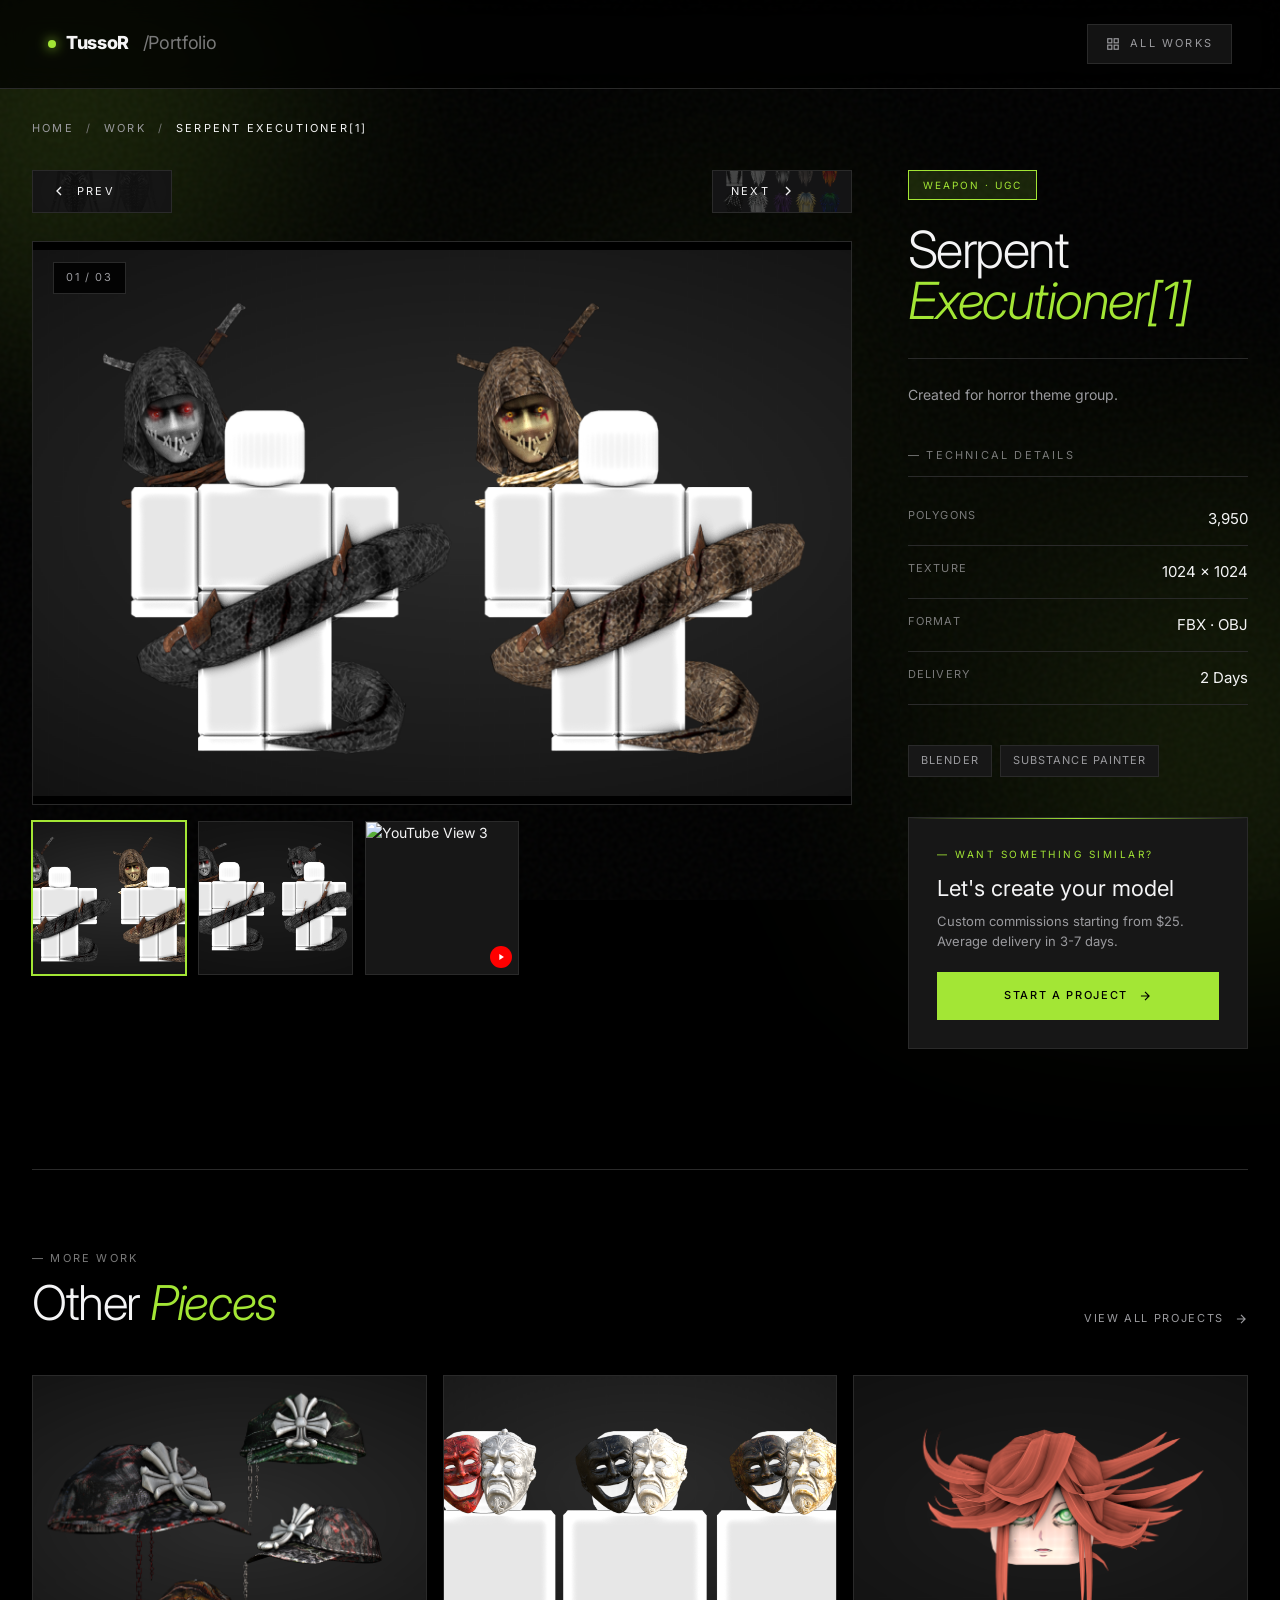
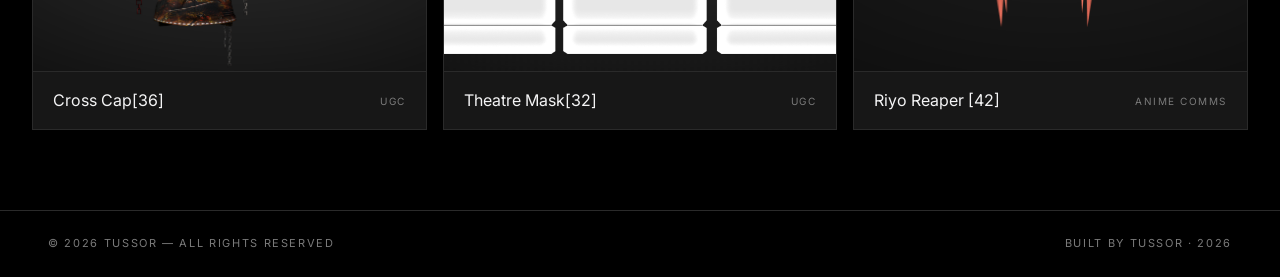
==== commit 0d8c1cc3: "updates" ====
--- a/project.html
+++ b/project.html
@@ -9,6 +9,7 @@
 <meta name="description" content="View detailed renders, specs, and information about this 3D model by TussoR. Game-ready asset crafted for Roblox UGC and indie games.">
 <meta name="author" content="TussoR">
 <meta name="robots" content="index, follow">
+<link rel="canonical" href="https://tussorportfolio.com/project.html" id="canonicalLink">
 
 <!-- Open Graph -->
 <meta property="og:type" content="article">
@@ -23,18 +24,20 @@
 <meta name="twitter:site" content="@ulqssor">
 <meta name="twitter:creator" content="@ulqssor">
 <meta name="twitter:title" content="Project — TussoR Portfolio">
+<meta name="twitter:description" content="Detailed view of a 3D model by TussoR. Game-ready asset for Roblox and indie games.">
 <meta name="twitter:image" content="https://tussorportfolio.com/renders/og-image.jpg">
 
-<meta name="theme-color" content="#0a0a0b">
+<!-- Favicon -->
+<link rel="icon" type="image/svg+xml" href="data:image/svg+xml,%3Csvg xmlns='http://www.w3.org/2000/svg' viewBox='0 0 32 32'%3E%3Crect width='32' height='32' rx='7' fill='%23000000'/%3E%3Ccircle cx='16' cy='16' r='8' fill='%23a3e635'/%3E%3C/svg%3E">
+
+<meta name="theme-color" content="#000000">
 
 <link rel="preconnect" href="https://fonts.googleapis.com">
 <link rel="preconnect" href="https://fonts.gstatic.com" crossorigin>
-<link href="https://fonts.googleapis.com/css2?family=Nunito:wght@300;400;500;600;700;800;900&display=swap" rel="stylesheet">
+<link href="https://fonts.googleapis.com/css2?family=Inter:wght@300;400;500;600;700;800&display=swap" rel="stylesheet">
 <link rel="stylesheet" href="project.css">
 </head>
 <body>
-
-<div class="grid-bg"></div>
 
 <nav>
   <div class="nav-inner">
@@ -86,7 +89,7 @@
       <div class="main-image" id="mainImage">
         <div class="img-counter" id="imgCounter">01 / 05</div>
         <img id="mainImg" src="" alt=""
-             onerror="this.style.display='none'; document.getElementById('mainPlaceholder').style.display='flex';">
+             onerror="this.style.display='none'; const ph=document.getElementById('mainPlaceholder'); if(ph) ph.style.display='flex';">
         <video id="mainVideo" autoplay loop muted playsinline style="display:none; width:100%; height:100%; object-fit:cover;">
           <source src="" type="video/mp4">
         </video>
@@ -246,7 +249,9 @@
     setMeta('meta[property="og:image"]', 'content', previewImg);
     setMeta('meta[property="og:url"]', 'content', projectUrl);
     setMeta('meta[name="twitter:title"]', 'content', projectTitle);
+    setMeta('meta[name="twitter:description"]', 'content', desc);
     setMeta('meta[name="twitter:image"]', 'content', previewImg);
+    document.getElementById('canonicalLink').setAttribute('href', projectUrl);
 
     // Set prev/next project navigation
     const totalProjects = projects.length;
@@ -324,6 +329,31 @@
       salePriceEl.textContent = project.price || 'Inquire for price';
       // Pass product name to contact via hash
       buyBtn.href = `index.html?buy=${encodeURIComponent(project.name)}&price=${encodeURIComponent(project.price || '')}#contact`;
+
+      // Product structured data (Google rich results)
+      const priceMatch = (project.price || '').match(/\$\s*([\d.,]+)|([\d.,]+)\s*\$/);
+      const usdPrice = priceMatch ? (priceMatch[1] || priceMatch[2]).replace(/,/g, '') : null;
+      const offer = {
+        "@type": "Offer",
+        "url": projectUrl,
+        "availability": "https://schema.org/InStock"
+      };
+      if (usdPrice) {
+        offer.price = usdPrice;
+        offer.priceCurrency = "USD";
+      }
+      const productSchema = document.createElement('script');
+      productSchema.type = 'application/ld+json';
+      productSchema.textContent = JSON.stringify({
+        "@context": "https://schema.org",
+        "@type": "Product",
+        "name": project.name,
+        "image": previewImg,
+        "description": project.description || desc,
+        "brand": { "@type": "Brand", "name": "TussoR" },
+        "offers": offer
+      });
+      document.head.appendChild(productSchema);
     }
 
     // Roblox availability button (only if robloxUrl exists)
@@ -361,7 +391,7 @@
           if (m) { ytId = m[1]; break; }
         }
         thumbContent = ytId
-          ? `<img src="https://img.youtube.com/vi/${ytId}/mqdefault.jpg" alt="YouTube View ${i+1}"
+          ? `<img src="https://img.youtube.com/vi/${ytId}/mqdefault.jpg" alt="YouTube View ${i+1}" loading="lazy"
                   style="width:100%; height:100%; object-fit:cover;">
              <div class="thumb-video-icon" style="background: #ff0000;">
                <svg viewBox="0 0 24 24" fill="white"><path d="M8 5v14l11-7z"/></svg>
@@ -379,7 +409,7 @@
              <svg viewBox="0 0 24 24" fill="currentColor"><path d="M8 5v14l11-7z"/></svg>
            </div>`;
       } else {
-        thumbContent = `<img src="${src}" alt="View ${i+1}"
+        thumbContent = `<img src="${src}" alt="View ${i+1}" loading="lazy"
                 onerror="this.style.display='none'; this.nextElementSibling.style.display='flex';">
            <div class="thumb-placeholder">
              <svg viewBox="0 0 24 24" fill="none" stroke="currentColor" stroke-width="1.5">
@@ -472,6 +502,7 @@
         // Show image
         mainImg.style.display = 'block';
         mainImg.src = src;
+        mainImg.alt = `${project.name} — view ${index + 1}`;
         videoBadge.style.display = 'none';
       }
       
@@ -511,7 +542,7 @@
       return `
         <a href="project.html?id=${realIndex}" class="related-card">
           <div class="related-thumb">
-            <img src="${p.image}" alt="${p.name}"
+            <img src="${p.image}" alt="${p.name}" loading="lazy"
                  onerror="this.style.display='none'; this.nextElementSibling.style.display='block';">
             <svg class="placeholder-svg" viewBox="0 0 100 100" fill="none" stroke="#f4f4f5" stroke-width="0.6">
               <rect x="25" y="25" width="50" height="50"/>
--- a/project.css
+++ b/project.css
@@ -1,19 +1,26 @@
 :root {
-    --bg: #0a0a0b;
-    --bg-elev: #131316;
-    --bg-card: #1a1a1f;
-    --line: #26262c;
+    --bg: #000000;
+    --bg-elev: #131313;
+    --bg-card: #171717;
+    --line: #2a2a2a;
     --text: #f4f4f5;
-    --text-dim: #8a8a93;
-    --text-mute: #5a5a63;
+    --text-dim: #9a9a9e;
+    --text-mute: #7a7a7a;
     --accent: #a3e635;
     --accent-hover: #8fcf1f;
     --accent-glow: rgba(163, 230, 53, 0.15);
-    --display: 'Nunito', sans-serif;
-    --mono: 'Nunito', sans-serif;
+    --display: 'Inter', sans-serif;
+    --mono: 'Inter', sans-serif;
   }
 
   * { margin: 0; padding: 0; box-sizing: border-box; }
+
+  [role="button"]:focus-visible,
+  a:focus-visible,
+  button:focus-visible {
+    outline: 2px solid var(--accent);
+    outline-offset: 2px;
+  }
   html { scroll-behavior: smooth; }
 
   body {
@@ -36,16 +43,25 @@
     background-image: url("data:image/svg+xml,%3Csvg viewBox='0 0 200 200' xmlns='http://www.w3.org/2000/svg'%3E%3Cfilter id='n'%3E%3CfeTurbulence type='fractalNoise' baseFrequency='0.9' /%3E%3C/filter%3E%3Crect width='100%25' height='100%25' filter='url(%23n)' /%3E%3C/svg%3E");
   }
 
-  .grid-bg {
+  body::after {
+    content: '';
     position: fixed;
-    inset: 0;
-    background-image: 
-      linear-gradient(rgba(255,255,255,0.015) 1px, transparent 1px),
-      linear-gradient(90deg, rgba(255,255,255,0.015) 1px, transparent 1px);
-    background-size: 60px 60px;
+    inset: -10%;
     pointer-events: none;
     z-index: 0;
-  }
+    background:
+      radial-gradient(640px circle at 12% 18%, rgba(163, 230, 53, 0.18), transparent 60%),
+      radial-gradient(720px circle at 88% 78%, rgba(163, 230, 53, 0.13), transparent 60%),
+      radial-gradient(520px circle at 55% 45%, rgba(163, 230, 53, 0.07), transparent 70%);
+    filter: blur(80px);
+    animation: bgGlowDrift 24s ease-in-out infinite;
+  }
+
+  @keyframes bgGlowDrift {
+    0%, 100% { transform: translate(0, 0) scale(1); }
+    50% { transform: translate(-2%, 2%) scale(1.06); }
+  }
+
 
   nav {
     position: fixed;
@@ -56,18 +72,16 @@
     align-items: center;
     z-index: 100;
     backdrop-filter: blur(12px);
-    background: rgba(10, 10, 11, 0.7);
+    background: rgba(0, 0, 0, 0.7);
     border-bottom: 1px solid var(--line);
   }
 
   .nav-inner {
     width: 100%;
-    max-width: 1600px;
-    display: flex;
-    justify-content: center;
-    align-items: center;
-    gap: 48px;
-    text-align: center;
+    max-width: 1920px;
+    display: flex;
+    justify-content: space-between;
+    align-items: center;
   }
 
   .logo {
@@ -278,40 +292,12 @@
     border: 1px solid var(--line);
   }
 
-  .img-controls {
-    position: absolute;
-    bottom: 20px;
-    right: 20px;
-    display: flex;
-    gap: 8px;
-    z-index: 3;
-  }
-
-  .img-control-btn {
-    width: 40px;
-    height: 40px;
-    background: rgba(10, 10, 11, 0.85);
-    backdrop-filter: blur(8px);
-    border: 1px solid var(--line);
-    color: var(--text);
-    cursor: pointer;
-    display: flex;
-    align-items: center;
-    justify-content: center;
-    transition: all 0.2s;
-  }
-
-  .img-control-btn:hover {
-    border-color: var(--accent);
-    color: var(--accent);
-  }
-
   .img-counter {
     position: absolute;
     top: 20px;
     left: 20px;
     padding: 6px 12px;
-    background: rgba(10, 10, 11, 0.85);
+    background: rgba(0, 0, 0, 0.85);
     backdrop-filter: blur(8px);
     border: 1px solid var(--line);
     font-size: 11px;
@@ -327,7 +313,7 @@
     right: 20px;
     padding: 6px 12px;
     background: var(--accent);
-    color: #0a0a0b;
+    color: #000000;
     font-size: 10px;
     text-transform: uppercase;
     letter-spacing: 0.2em;
@@ -350,7 +336,7 @@
     display: flex;
     align-items: center;
     justify-content: center;
-    color: #0a0a0b;
+    color: #000000;
     z-index: 2;
     pointer-events: none;
   }
@@ -558,7 +544,7 @@
     gap: 8px;
     padding: 6px 12px;
     background: #4ade80;
-    color: #0a0a0b;
+    color: #000000;
     font-family: var(--mono);
     font-size: 11px;
     text-transform: uppercase;
@@ -569,7 +555,7 @@
   .sale-tag-dot {
     width: 7px;
     height: 7px;
-    background: #0a0a0b;
+    background: #000000;
     border-radius: 50%;
     animation: pulse-dot 1.5s ease-in-out infinite;
   }
@@ -596,7 +582,7 @@
     padding: 16px 24px;
     background: #4ade80;
     border: 1px solid #4ade80;
-    color: #0a0a0b;
+    color: #000000;
     font-family: var(--mono);
     font-size: 12px;
     text-transform: uppercase;
@@ -732,7 +718,7 @@
     text-decoration: none;
     border: 1px solid var(--accent);
     background: var(--accent);
-    color: #0a0a0b;
+    color: #000000;
     transition: all 0.25s;
     cursor: pointer;
     font-weight: 500;
@@ -871,7 +857,7 @@
     letter-spacing: 0.15em;
     position: relative;
     z-index: 2;
-    max-width: 1600px;
+    max-width: 1920px;
     margin: 0 auto;
     width: 100%;
   }
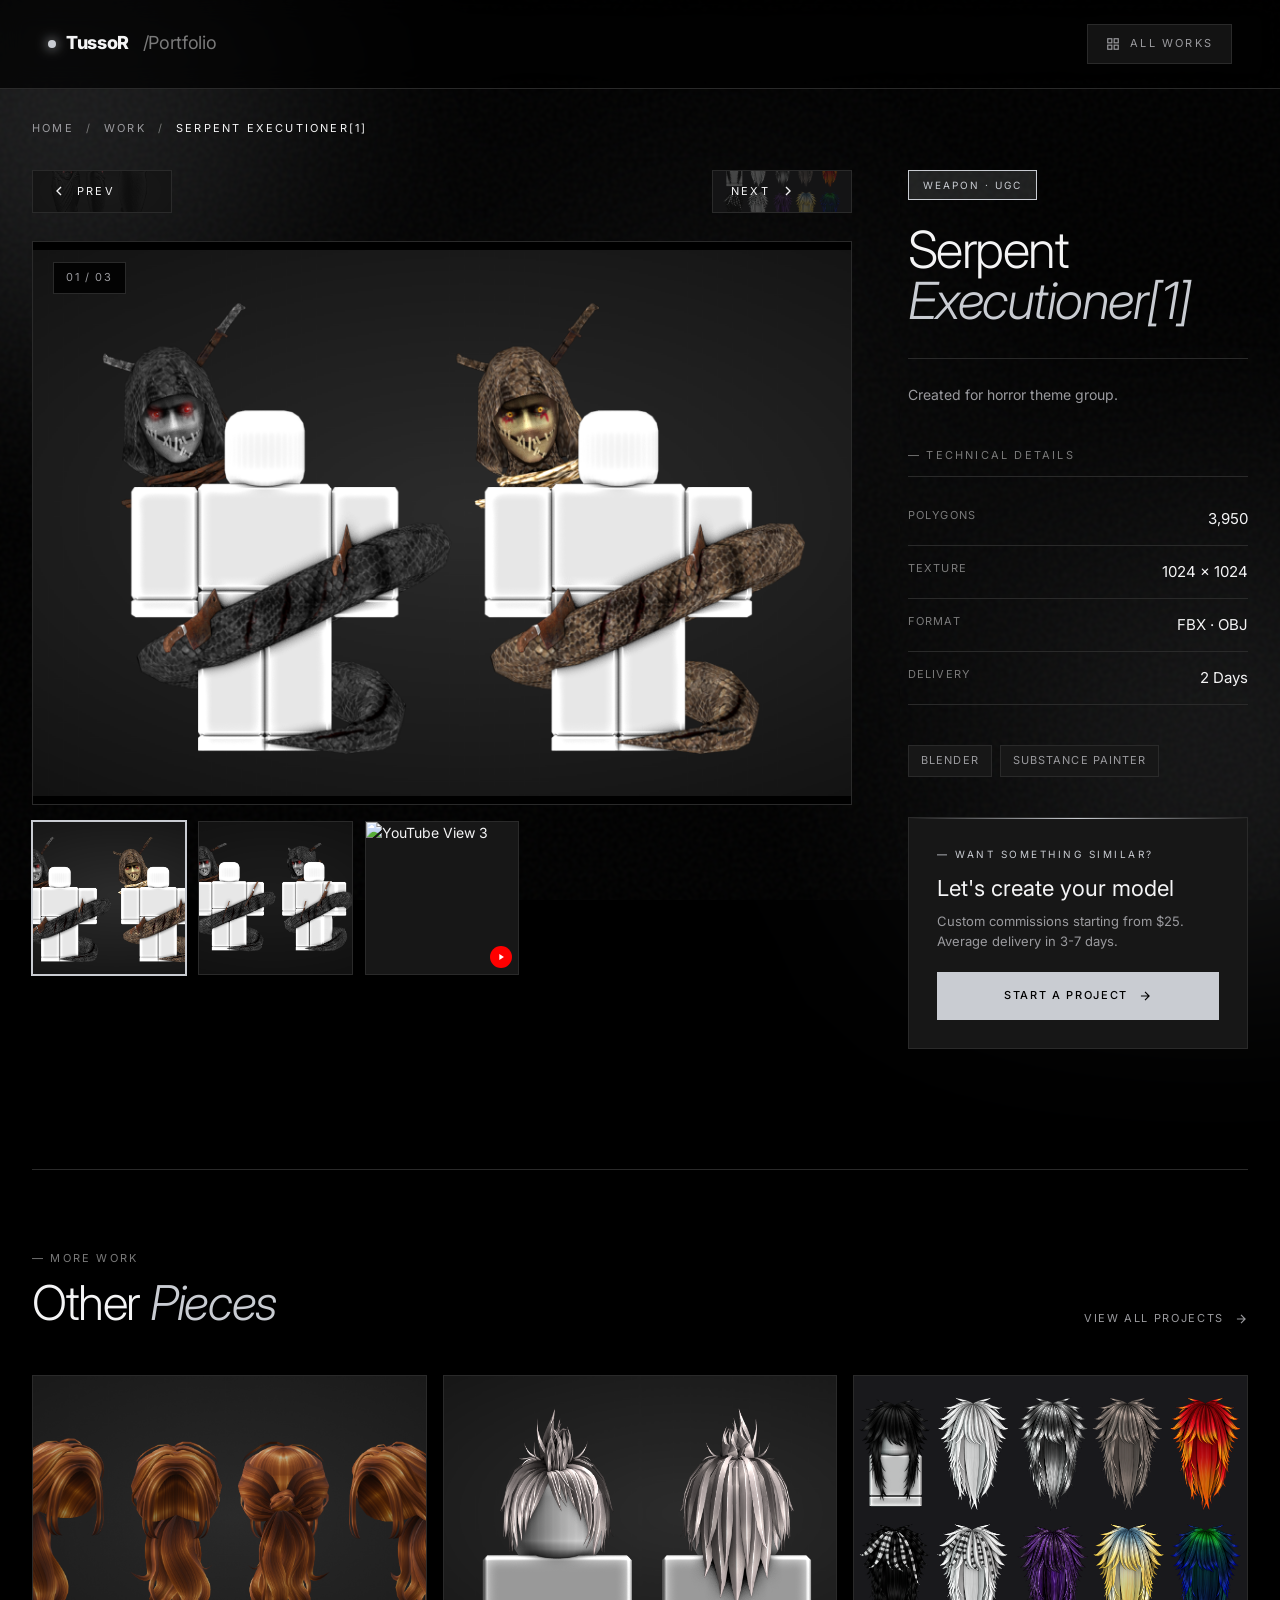
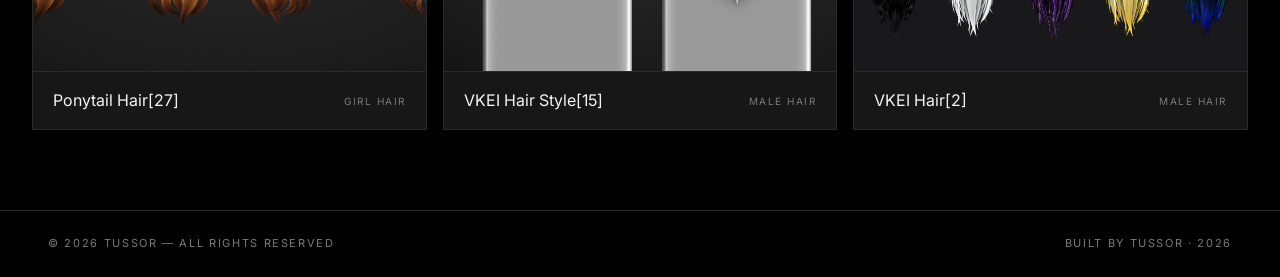
==== commit eac65fb9: "big update" ====
--- a/project.html
+++ b/project.html
@@ -28,7 +28,7 @@
 <meta name="twitter:image" content="https://tussorportfolio.com/renders/og-image.jpg">
 
 <!-- Favicon -->
-<link rel="icon" type="image/svg+xml" href="data:image/svg+xml,%3Csvg xmlns='http://www.w3.org/2000/svg' viewBox='0 0 32 32'%3E%3Crect width='32' height='32' rx='7' fill='%23000000'/%3E%3Ccircle cx='16' cy='16' r='8' fill='%23a3e635'/%3E%3C/svg%3E">
+<link rel="icon" type="image/svg+xml" href="data:image/svg+xml,%3Csvg xmlns='http://www.w3.org/2000/svg' viewBox='0 0 32 32'%3E%3Crect width='32' height='32' rx='7' fill='%23000000'/%3E%3Ccircle cx='16' cy='16' r='8' fill='%23c9ccd2'/%3E%3C/svg%3E">
 
 <meta name="theme-color" content="#000000">
 
--- a/project.css
+++ b/project.css
@@ -6,9 +6,9 @@
     --text: #f4f4f5;
     --text-dim: #9a9a9e;
     --text-mute: #7a7a7a;
-    --accent: #a3e635;
-    --accent-hover: #8fcf1f;
-    --accent-glow: rgba(163, 230, 53, 0.15);
+    --accent: #c9ccd2;
+    --accent-hover: #a8acb4;
+    --accent-glow: rgba(201, 204, 210, 0.15);
     --display: 'Inter', sans-serif;
     --mono: 'Inter', sans-serif;
   }
@@ -50,9 +50,9 @@
     pointer-events: none;
     z-index: 0;
     background:
-      radial-gradient(640px circle at 12% 18%, rgba(163, 230, 53, 0.18), transparent 60%),
-      radial-gradient(720px circle at 88% 78%, rgba(163, 230, 53, 0.13), transparent 60%),
-      radial-gradient(520px circle at 55% 45%, rgba(163, 230, 53, 0.07), transparent 70%);
+      radial-gradient(640px circle at 12% 18%, rgba(201, 204, 210, 0.18), transparent 60%),
+      radial-gradient(720px circle at 88% 78%, rgba(201, 204, 210, 0.13), transparent 60%),
+      radial-gradient(520px circle at 55% 45%, rgba(201, 204, 210, 0.07), transparent 70%);
     filter: blur(80px);
     animation: bgGlowDrift 24s ease-in-out infinite;
   }
@@ -331,7 +331,7 @@
     right: 6px;
     width: 22px;
     height: 22px;
-    background: rgba(163, 230, 53, 0.95);
+    background: rgba(201, 204, 210, 0.95);
     border-radius: 50%;
     display: flex;
     align-items: center;
@@ -492,8 +492,8 @@
   .sale-banner {
     margin-bottom: 32px;
     padding: 24px;
-    background: linear-gradient(135deg, rgba(74, 222, 128, 0.15) 0%, rgba(34, 197, 94, 0.08) 100%);
-    border: 1px solid #4ade80;
+    background: linear-gradient(135deg, rgba(201, 204, 210, 0.15) 0%, rgba(34, 197, 94, 0.08) 100%);
+    border: 1px solid #c9ccd2;
     position: relative;
     overflow: hidden;
   }
@@ -504,7 +504,7 @@
     top: 0; left: 0;
     width: 100%;
     height: 2px;
-    background: linear-gradient(90deg, transparent, #4ade80, transparent);
+    background: linear-gradient(90deg, transparent, #c9ccd2, transparent);
     animation: salebar 2.5s ease-in-out infinite;
   }
 
@@ -519,7 +519,7 @@
     right: -30%;
     width: 200px;
     height: 200px;
-    background: radial-gradient(circle, rgba(74, 222, 128, 0.4) 0%, transparent 60%);
+    background: radial-gradient(circle, rgba(201, 204, 210, 0.4) 0%, transparent 60%);
     pointer-events: none;
     animation: salepulse 3s ease-in-out infinite;
   }
@@ -543,7 +543,7 @@
     align-items: center;
     gap: 8px;
     padding: 6px 12px;
-    background: #4ade80;
+    background: #c9ccd2;
     color: #000000;
     font-family: var(--mono);
     font-size: 11px;
@@ -569,7 +569,7 @@
     font-family: var(--display);
     font-size: 22px;
     font-weight: 400;
-    color: #4ade80;
+    color: #c9ccd2;
     letter-spacing: -0.01em;
   }
 
@@ -580,8 +580,8 @@
     gap: 10px;
     width: 100%;
     padding: 16px 24px;
-    background: #4ade80;
-    border: 1px solid #4ade80;
+    background: #c9ccd2;
+    border: 1px solid #c9ccd2;
     color: #000000;
     font-family: var(--mono);
     font-size: 12px;
@@ -595,10 +595,10 @@
   }
 
   .buy-now-btn:hover {
-    background: #22c55e;
-    border-color: #22c55e;
+    background: #a8acb4;
+    border-color: #a8acb4;
     transform: translateY(-2px);
-    box-shadow: 0 8px 24px rgba(74, 222, 128, 0.4);
+    box-shadow: 0 8px 24px rgba(201, 204, 210, 0.4);
   }
 
   /* Roblox available button (detail page) */
